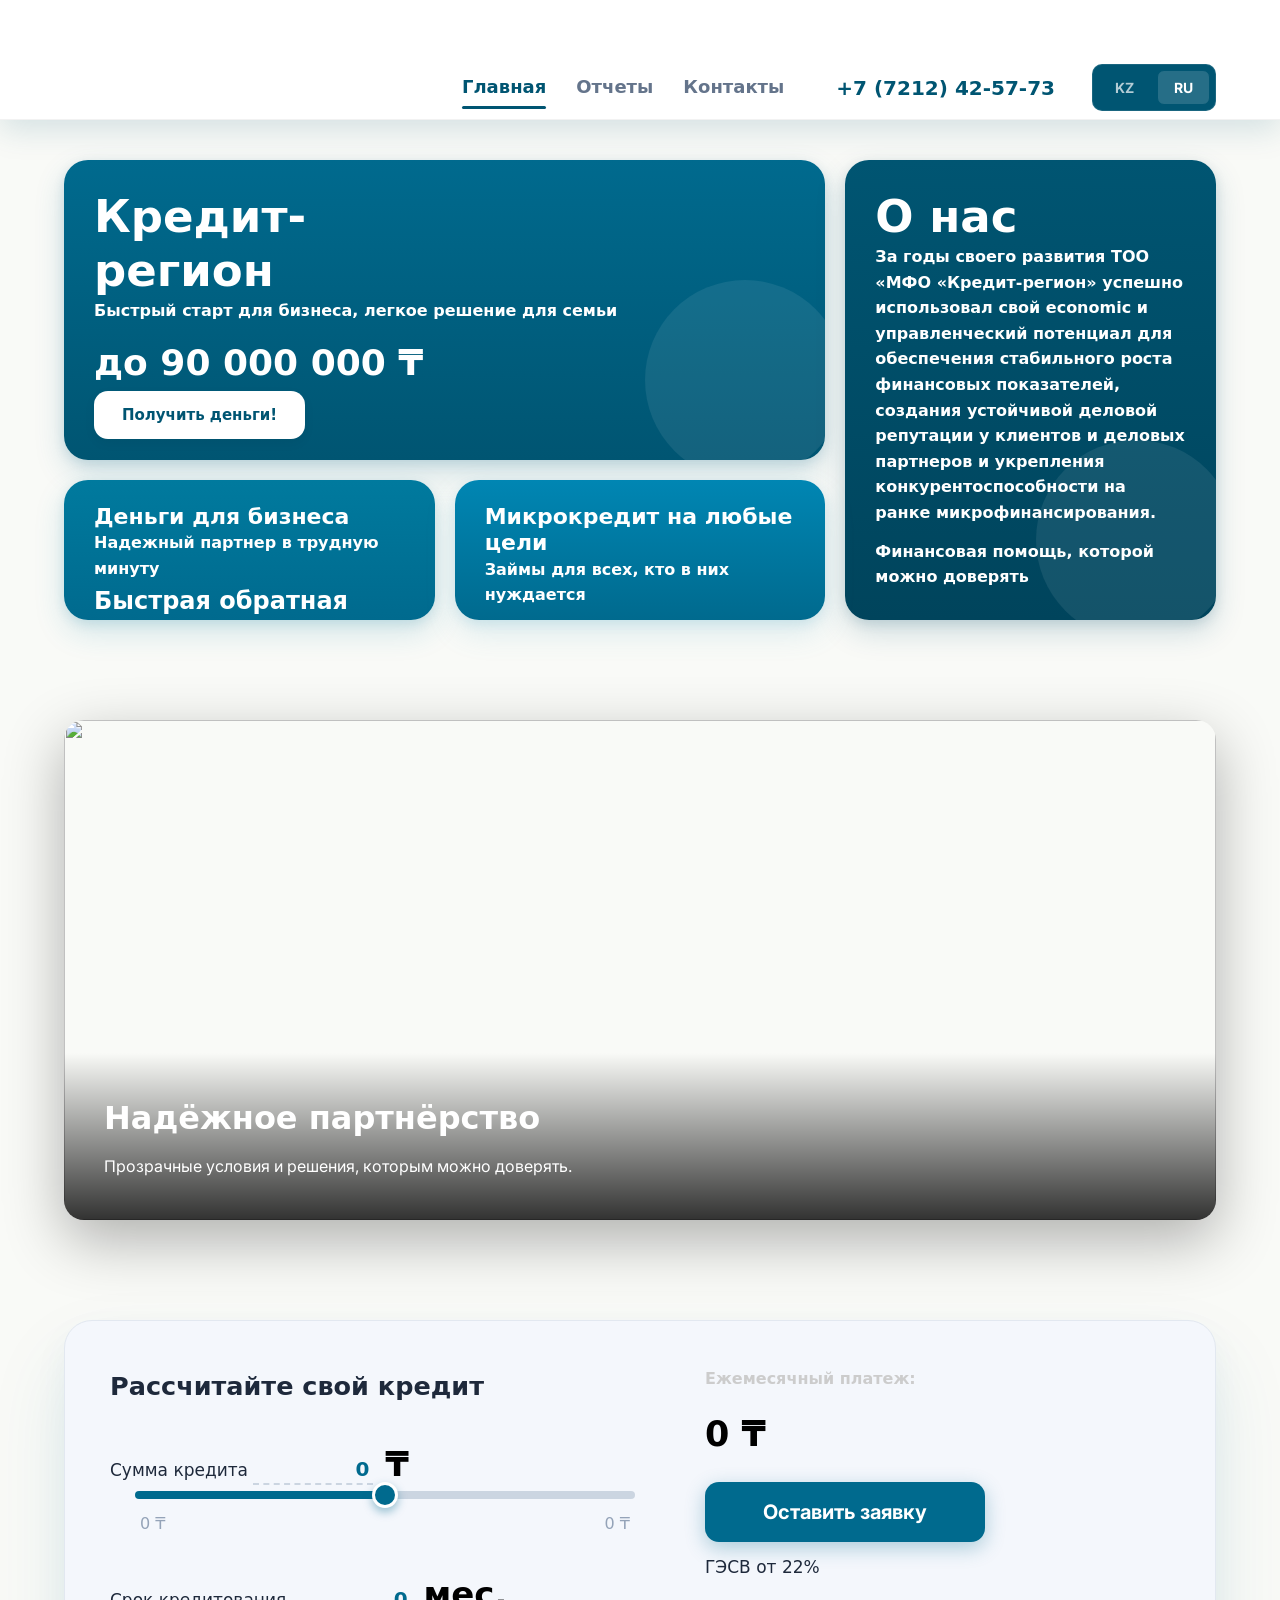
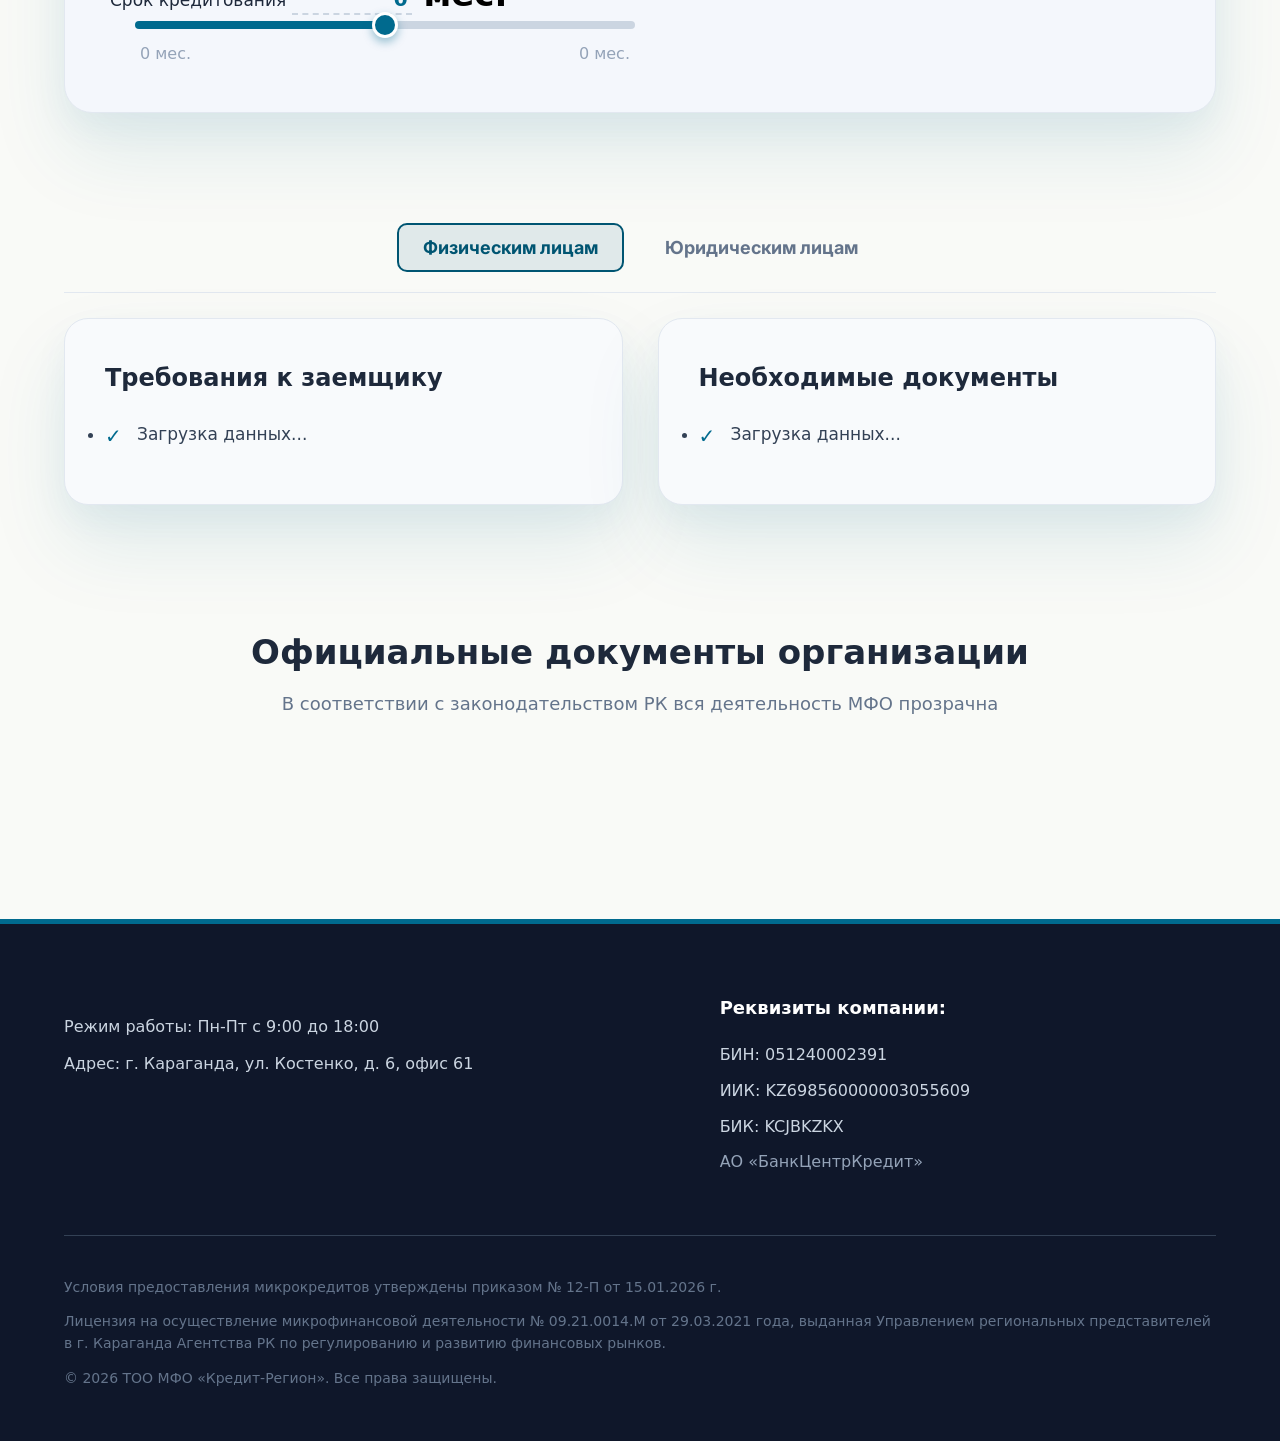
==== index.html @ 0d4a5f40 "Add files via upload" ====
<!DOCTYPE html>
<html lang="ru">
<head>
    <meta charset="UTF-8">
    <meta name="viewport" content="width=device-width, initial-scale=1.0">
    <title>МФО Кредит-Регион — Микрокредиты в Караганде</title>
    <link rel="stylesheet" href="style.css">
    <script src="https://cdn.jsdelivr.net/npm/@supabase/supabase-js@2" defer></script>
    <script src="https://cdn.jsdelivr.net/npm/@emailjs/browser@4/dist/email.min.js"></script>
    <script src="app.js" defer></script>
</head>
<style>
    .slider {
    position: relative;
    width: 100%;
    height: 500px;
    overflow: hidden;
    border-radius: 20px;
    margin: 40px 0;
    box-shadow: 0 20px 60px rgba(0, 0, 0, 0.3);
}

.slide {
    position: absolute;
    inset: 0;
    opacity: 0;
    transition: opacity 1s ease;
}

.slide.active {
    opacity: 1;
}

.slide img {
    width: 100%;
    height: 100%;
    object-fit: cover;
}

.overlay {
    position: absolute;
    left: 0;
    right: 0;
    bottom: 0;

    padding: 40px;

    background: linear-gradient(
        to top,
        rgba(0,0,0,0.8),
        rgba(0,0,0,0.4),
        transparent
    );

    color: white;
}

.overlay h2 {
    margin: 0;
    font-size: 32px;
    font-weight: 700;
}

.overlay p {
    margin-top: 10px;
    font-size: 16px;
    max-width: 600px;
}

.ad {
    font-family: inter;
    font-size: 25px;
}




.custom-modal {
    display: none;
    position: fixed;
    z-index: 1000;
    left: 0;
    top: 0;
    width: 100%;
    height: 100%;
    background-color: rgba(0, 0, 0, 0.6);
    backdrop-filter: blur(5px);
    justify-content: center;
    align-items: center;
}


.modal-content {
    background-color: #1e1e1e;
    color: #ffffff;
    padding: 30px;
    border-radius: 16px;
    width: 90%;
    max-width: 420px;
    box-shadow: 0 10px 30px rgba(0, 0, 0, 0.5);
    position: relative;
    text-align: center;
    font-family: sans-serif;
    animation: fadeInModal 0.3s ease;
}

@keyframes fadeInModal {
    from { opacity: 0; transform: scale(0.9); }
    to { opacity: 1; transform: scale(1); }
}


.close-modal-btn {
    position: absolute;
    right: 20px;
    top: 15px;
    font-size: 28px;
    cursor: pointer;
    color: #aaa;
    transition: color 0.2s;
}
.close-modal-btn:hover {
    color: #fff;
}

.modal-content h2 {
    margin-top: 0;
    font-size: 20px;
    margin-bottom: 10px;
}

.modal-content p {
    font-size: 14px;
    color: #ccc;
    margin-bottom: 20px;
}


#modal-name-input, #modal-phone-input {
    width: 100%;
    padding: 12px 16px;
    border-radius: 8px;
    border: 2px solid #444;
    background-color: #2a2a2a;
    color: #fff;
    font-size: 16px;
    box-sizing: border-box;
    outline: none;
    transition: border-color 0.2s;
    margin-bottom: 15px; 
}

#modal-name-input:focus, #modal-phone-input:focus {
    border-color: #007bff;
}

#modal-phone-input {
    margin-bottom: 25px;
}

.modal-buttons {
    display: flex;
    gap: 12px;
    justify-content: center;
}

.modal-buttons button {
    padding: 12px 30px;
    border: none;
    border-radius: 8px;
    font-size: 15px;
    font-weight: bold;
    cursor: pointer;
    flex: 1;
    transition: background-color 0.2s;
}


.btn-confirm {
    background-color: #007bff;
    color: white;
}
.btn-confirm:hover {
    background-color: #0056b3;
}


.btn-cancel {
    background-color: #3a3a3a;
    color: #fff;
}
.btn-cancel:hover {
    background-color: #555;
}

.btn-apply {
    margin-bottom: 12px;
}
.info-section {
    width: 100%;
}

.info-tabs {
    display: flex;
    justify-content: center;
    gap: 15px;          
    margin-bottom: 25px;
}
</style>
<body>
    <header class="header">
        <div class="container header-wrap">
            <a href="index.html" class="logo">
                <img src="https://avirgehlkrsgrkzicobc.supabase.co/storage/v1/object/public/img/logo%20(2).png" alt="Кредит-Регион" class="logo-img">
            </a>
            <div class="header-nav-block">
                <ul class="nav-links">
                    <li><a href="index.html" class="active" id="nav-main">Главная</a></li>
                    <li><a href="reports.html" id="nav-about">Отчеты</a></li>
                    <li><a href="contacts.html" id="nav-contacts">Контакты</a></li>
                </ul>   
                
                <div class="header-contacts">
                    <a href="tel:+77212425773" id="phone-1" class="phone-link">+7 (7212) 42-57-73</a>
                    <div class="lang-switcher">
                        <button class="lang-btn" id="lang-kz-btn" onclick="changeLang('kz')">KZ</button>
                        <button class="lang-btn active" id="lang-ru-btn" onclick="changeLang('ru')">RU</button>
                    </div>
                </div>
            </div>
        </div>
    </header>

    <section class="services-hero">
        <div class="container">
            <div class="services-grid">
                <div class="service-card card-main-blue">
                    <div class="card-content">
                        <div>
                            <h2 class="card-title" id="hero-main-title">Кредит-регион</h2>
                            <p class="card-slogan" id="hero-main-slogan">Быстрый старт для бизнеса, легкое решение для семьи</p>
                        </div>
                        <p class="card-amount price" id="hero-main-amount">до 90 000 000 ₸</p>
                        <a href="#calculator" class="card-btn btn-blue-text" id="hero-main-btn">Получить деньги!</a>
                    </div>
                    <div class="card-bg-pattern"></div>
                </div>

                <div class="service-card card-vertical-red">
                    <div class="card-content">
                        <div>
                            <h2 class="card-title" id="hero-about-title">О нас</h2>
                            <p class="card-slogan" id="hero-about-desc">За годы своего развития ТОО «МФО «Кредит-регион» успешно использовал свой economic и управленческий потенциал для обеспечения стабильного роста финансовых показателей, создания устойчивой деловой репутации у клиентов и деловых партнеров и укрепления конкурентоспособности на ранке микрофинансирования.</p>
                        </div>
                        <p class="card-slogan" id="hero-about-slogan">Финансовая помощь, которой можно доверять</p>
                    </div>
                    <div class="card-bg-pattern"></div>
                </div>

                <div class="service-card card-small-green">
                    <div class="card-content">
                        <div>
                            <h2 class="card-title" id="hero-business-title">Деньги для бизнеса</h2>
                            <p class="card-slogan" id="hero-business-slogan">Надежный партнер в трудную минуту</p>
                        </div>
                        <p class="card-amount" id="hero-business-feedback">Быстрая обратная связь</p>
                    </div>
                </div>

                <div class="service-card card-small-orange">
                    <div class="card-content">
                        <div>
                            <h2 class="card-title" id="hero-any-title">Микрокредит на любые цели</h2>
                            <p class="card-slogan" id="hero-any-slogan">Займы для всех, кто в них нуждается</p>
                        </div>
                    </div>
                </div>
            </div>
        </div>
    </section>

    <main class="container">
    <div class="slider">
    <div class="slide active">
        <img src="https://avirgehlkrsgrkzicobc.supabase.co/storage/v1/object/public/img/hand.jpg" alt="">
        <div class="overlay">
            <h2>Надёжное партнёрство</h2>
            <p class="ad">Прозрачные условия и решения, которым можно доверять.</p>
        </div>
    </div>
        <div class="slide">
            <img src="https://avirgehlkrsgrkzicobc.supabase.co/storage/v1/object/public/img/car4.jpg" alt="">
            <div class="overlay">
                <h2>Поддержка и забота</h2>
                <p class="ad">Мы рядом на каждом этапе и готовы помочь в любой ситуации.</p>
            </div>
        </div>

            <div class="slide">
            <img src="https://avirgehlkrsgrkzicobc.supabase.co/storage/v1/object/public/img/house6.jpg" alt="">
            <div class="overlay">
                <h2>Уверенность в будущем</h2>
                <p class="ad">Помогаем создавать стабильность и финансовый комфорт.</p>
            </div>
        </div>

    </div>
        <section id="calculator" class="calc-section">
            <div class="calc-container">
                <div class="calc-inputs">
                    <h2 id="calc-title">Рассчитайте свой кредит</h2>
                    <div class="input-group">
                        <div class="input-labels">
                            <span id="calc-label-amount">Сумма кредита</span>
                            <span class="currency">
                                <input type="number" id="amount-input" class="calc-num-input" value="0"> ₸
                            </span>
                        </div>
                        <input type="range" class="range-slider" id="amount-slider">
                        <div class="range-limits">
                            <span id="amount-min-lbl">0 ₸</span>
                            <span id="amount-max-lbl">0 ₸</span>
                        </div>
                    </div>
                    <div class="input-group">
                        <div class="input-labels">
                            <span id="calc-label-term">Срок кредитования</span>
                            <span class="currency">
                                <input type="number" id="term-input" class="calc-num-input" value="0">
                                <span id="term-unit">мес.</span>
                            </span>
                        </div>
                        <input type="range" class="range-slider" id="term-slider">
                        <div class="range-limits">
                            <span id="term-min-lbl">0 мес.</span>
                            <span id="term-max-lbl">0 мес.</span>
                        </div>
                    </div>
                </div>
                <div class="calc-result">
                    <div class="result-item" style="margin-bottom: 20px;">
                        <h3 id="calc-label-result" style="font-size: 16px; color: #ccc; margin-bottom: 12px;">Ежемесячный платеж:</h3>
                        
                        <div class="payment-range-box" style="display: flex; flex-direction: column; gap: 8px;">
  
                            <div style="display: flex; justify-content: space-between; align-items: center; padding-top: 2px;">
                                <span style="font-size: 35px; font-weight: 700; color: #000;"><span id="monthly-payment-max">0</span> ₸</span>
                            </div>
                        </div>
                    </div>

                    <div class="result-info-rows">
                        <button class="btn-apply" id="open-modal-btn">Оставить заявку</button>
                        <div class="info-row">
                            <span></span>
                            <span class="green-text"></span>
                        </div>
                        <div class="info-row">
                            <span id="calc-label-rate">ГЭСВ от 22%</span>
                        </div>
                    </div>
                </div>
            </div>
        </section>

        <section class="info-section">
            <div class="info-tabs">
                <button class="tab-btn active tab-btn-type" id="tab-fiz" onclick="switchTab('fiz')">Физическим лицам</button>
                <button class="tab-btn tab-btn-type" id="tab-yur" onclick="switchTab('yur')">Юридическим лицам</button>
            </div>

            <div class="info-grid">
                <div class="info-card">
                    <h3 id="info-req-title">Требования к заемщику</h3>
                    <ul id="requirements-list" class="check-list">
                        <li id="req-loading">Загрузка данных...</li>
                    </ul>
                </div>

                <div class="info-card">
                    <h3 id="info-docs-title">Необходимые документы</h3>
                    <ul id="documents-list" class="check-list">
                        <li id="docs-loading">Загрузка данных...</li>
                    </ul>
                </div>
            </div>
        </section>


                <section class="docs-section">
            <h2 id="docs-section-title">Официальные документы организации</h2>
            <p class="section-subtitle" id="docs-section-subtitle">В соответствии с законодательством РК вся деятельность МФО прозрачна</p>
            <div class="docs-grid" id="dynamic-docs-container"></div>

        </section>
    </main>

    <footer class="footer">
        <div class="container">
            <div class="footer-grid">
                <div class="footer-about">
                    <div class="white-logo">
                    </div>
                    <p id="mfo-hours">Режим работы: Пн-Пт с 9:00 до 18:00</p>
                    <p id="mfo-address">Адрес: г. Караганда, ул. Костенко, д. 6, офис 61</p>
                </div>
                <div class="footer-requisites">
                    <h4 id="footer-req-title">Реквизиты компании:</h4>
                    <p><span id="footer-bin-label">БИН:</span> <span id="mfo-bin">051240002391</span></p>
                    <p><span id="footer-iik-label">ИИК:</span> <span id="mfo-iik">KZ698560000003055609</span></p>
                    <p><span id="footer-bik-label">БИК:</span> <span id="mfo-bik">KCJBKZKX</span></p>
                    <p id="mfo-bank">АО «БанкЦентрКредит»</p>
                </div>
            </div>
            <div class="footer-bottom">
                <p id="mfo-order">Условия предоставления микрокредитов утверждены приказом № 12-П от 15.01.2026 г.</p>
                <p id="mfo-license">Лицензия на осуществление микрофинансовой деятельности № 09.21.0014.M от 29.03.2021 года, выданная Управлением региональных представителей в г. Караганда Агентства РК по регулированию и развитию финансовых рынков.</p>
                <p id="footer-copyright">&copy; 2026 ТОО МФО «Кредит-Регион». Все права защищены.</p>
            </div>
        </div>
    </footer>
    <script>
    const slides = document.querySelectorAll(".slide");

    let current = 0;

    setInterval(() => {
        slides[current].classList.remove("active");
        current++;
        if (current >= slides.length) {
            current = 0;
        }
    slides[current].classList.add("active");

}, 5000);
    </script>
    <div id="phone-modal" class="custom-modal">
        <div class="modal-content">
            <span class="close-modal-btn">&times;</span>
            <h2>Оформление заявки</h2>
            <p>Заполните данные для связи с вами:</p>
            
            <div class="input-wrapper">
                <input type="text" id="modal-name-input" placeholder="Ваше имя" autocomplete="off">
            </div>
            
            <div class="input-wrapper">
                <input type="tel" id="modal-phone-input" placeholder="+7 (7XX) XXX-XX-XX" autocomplete="off">
            </div>
            
            <div class="modal-buttons">
                <button id="confirm-submit-btn" class="btn-confirm">OK</button>
                <button id="cancel-submit-btn" class="btn-cancel">Отмена</button>
            </div>
        </div>
    </div>
</body>
</html>
---- style.css ----
@import url('https://fonts.googleapis.com/css2?family=Inter:wght@400;500;600;700;800&display=swap');

* {
    margin: 0;
    padding: 0;
    box-sizing: border-box;
}

body, input, button, textarea, select {
    font-family: 'Inter', sans-serif;
}

:root {
    --primary-color: #006A8E;   
    --primary-hover: #005572;  
    --dark-bg: #0f172a;      
    --light-bg: #f4f7fc;      
    --text-main: #1e293b;     
    --text-muted: #64748b;     
    --border-color: #e2e8f0; 
    
    --primary-blue: #005572;
    --text-dark: #333333;
    --text-light: #ffffff;
    --transition: all 0.3s ease;
}

body {
    font-family: system-ui, -apple-system, BlinkMacSystemFont, 'Segoe UI', Roboto, Oxygen, Ubuntu, Cantarell, sans-serif;
    color: var(--text-main);
    background-color: #F9FAF7;
    line-height: 1.6;
    font-size: 17px;
}

.container {
    max-width: 1200px;
    margin: 0 auto;
    padding: 0 24px;
}

.header {
    background: #fff;
    border-bottom: 1px solid rgba(0, 0, 0, 0.05);
    height: 120px; /* Фиксируем общую высоту шапки, чтобы было пространство сверху */
    position: sticky;
    top: 0;
    z-index: 100;
    box-shadow: 0 10px 30px rgba(0, 85, 114, 0.15);
}

.header-wrap {
    display: flex;
    justify-content: space-between;
    align-items: flex-end; /* Выравнивает все внутренние блоки по нижнему краю */
    width: 100%;
    height: 100%; /* Растягиваем контейнер на всю высоту шапки */
    padding-bottom: 8px; /* Аккуратный отступ от самого нижнего края для красоты */
}


.logo {
    display: flex;
    align-items: center;
    text-decoration: none;
}
.logo-img {
    height: 150px;
    width: auto;  
    display: block;
    object-fit: contain;
    margin: 0;
    padding-top: 15px; 
}

.header-nav-block {
    display: flex;
    align-items: center;
    gap: 40px; 
}

.nav-links {
    display: flex;
    list-style: none;
    gap: 30px;
}

.nav-links a {
    text-decoration: none;
    color: var(--text-muted);
    font-weight: 600;
    font-size: 18px;
    padding: 8px 0;
    position: relative;
    transition: color 0.25s ease;
}

.nav-links a::after {
    content: '';
    position: absolute;
    bottom: -4px;
    left: 0;
    width: 0;
    height: 3px;
    background-color: #005572;
    border-radius: 2px;
    transition: width 0.25s ease; /* Плавное появление линии */
}

.nav-links a:hover,
.nav-links a.active {
    color: #005572;
}

.nav-links a:hover::after,
.nav-links a.active::after {
    width: 100%;
}

.header-contacts {
    display: flex;
    align-items: center;
    gap: 25px;
}

.phone-link {
    font-size: 20px;
    font-weight: 700;
    color: #005572;
    text-decoration: none;
    transition: all 0.2s ease;
    padding: 6px 12px;
    border-radius: 8px;
}

.phone-link:hover {
    background-color: rgba(0, 85, 114, 0.05); 
    transform: translateY(-1px); 
}

 .lang-switcher {
    display: flex;
    gap: 6px;
    background: #005572; /* Темно-синий фон всей плашки */
    padding: 5px;
    border-radius: 10px;
    border: 1px solid rgba(255, 255, 255, 0.1);
}


.lang-btn {
    background: none;
    border: 1px solid transparent; /* Заготовка под границу активной кнопки */
    padding: 8px 16px;
    font-size: 14px;
    font-weight: 700;
    color: rgba(255, 255, 255, 0.7); /* Цвет неактивного текста (слегка прозрачный белый) */
    cursor: pointer;
    border-radius: 7px;
    text-decoration: none;
    transition: all 0.2s;
}

.lang-btn:hover {
    color: #ffffff;
}


.lang-btn.active {
    background: rgba(255, 255, 255, 0.15) !important; /* Полупрозрачный белый внутри синей плашки */
    border-color: #005572 !important; /* Граница */
    color: #ffffff !important; /* Белый текст */
}



.calc-section {
    padding: 60px 0;
}

/* .calc-container {
    background: var(--light-bg); 
    gap: 30px; 
    align-items: stretch;
    width: 100%;
    border-radius: 28px;
    padding: 45px;
    display: flex;
    gap: 45px;
    align-items: center;
    border: 1px solid #e2e8f0; 
    box-shadow: 0 40px 80px rgba(0, 106, 142, 0.1), 0 15px 35px rgba(0, 106, 142, 0.05);
} */

.calc-container {
    background: var(--light-bg); 
    width: 100%;
    border-radius: 28px;
    padding: 45px;
    display: flex;
    gap: 45px;
    align-items: stretch; /* Растягивает обе части по высоте */
    border: 1px solid #e2e8f0; 
    box-shadow: 0 40px 80px rgba(0, 106, 142, 0.1), 0 15px 35px rgba(0, 106, 142, 0.05);
    box-sizing: border-box;
}


.calc-num-input {
    font-family: inherit;
    font-size: 1.25rem; 
    font-weight: 700; 
    color: #006A8E;    
    border: none;
    border-bottom: 2px dashed #cbd5e1; 
    background: transparent;
    padding: 2px 4px;
    width: 120px;       
    text-align: right;  
    outline: none;
    transition: border-color 0.2s ease;
}


.calc-num-input:focus {
    border-bottom-color: #006A8E; 
    border-bottom-style: solid;
}


.calc-num-input::-webkit-outer-spin-button,
.calc-num-input::-webkit-inner-spin-button {
    -webkit-appearance: none;
    margin: 0;
}

/* Прячем стрелочки в Firefox */
.calc-num-input {
    -moz-appearance: textfield;
}


.calc-inputs {
    flex: 0 0 550px;
    width: 550px;
    display: flex;
    flex-direction: column;
    gap: 30px;
    box-sizing: border-box;
}

/* .calc-inputs {
    flex: 1; 
    display: flex;
    flex-direction: column;
    gap: 30px;
    box-sizing: border-box;
} */

.input-group {
    display: flex;
    flex-direction: column;
}

/* Белые блоки для ползунков с выраженной рамкой и глубокой тенью */
.input-inner-box {
    background: #ffffff;
    border-radius: 20px;
    padding: 24px 35px;
    display: flex;
    justify-content: space-between;
    align-items: center;
    margin-bottom: -12px; /* Элегантное наложение слайдера на рамку */
    position: relative;
    z-index: 2;
    border: 1px solid var(--border-color);
    box-shadow: 0 15px 35px rgba(15, 23, 42, 0.04), 0 5px 15px rgba(15, 23, 42, 0.02);
}

.input-label-text {
    font-size: 24px;
    color: #64748b;
    font-weight: 600;
}

.currency {
    font-size: 34px;
    color: #000;
    font-weight: 700;
}

.currency strong {
    font-size: 38px;
    color: var(--primary-color); /* Акцентный озерно-синий цвет для выбранных значений */
    font-weight: 800;
}

input[type="range"].range-slider {
    -webkit-appearance: none;
    appearance: none;
    width: calc(100% - 50px);
    margin: 0 auto;
    height: 8px;
    border-radius: 4px;
    outline: none;
    position: relative;
    z-index: 3;
    background: linear-gradient(to right, #006A8E 0%, #006A8E 50%, #cbd5e1 50%, #cbd5e1 100%);
    cursor: pointer;
}

input[type="range"].range-slider::-webkit-slider-thumb {
    -webkit-appearance: none;
    appearance: none;
    width: 26px;
    height: 26px;
    background: #006A8E;
    border: 3px solid #ffffff;
    border-radius: 50%;
    cursor: pointer;
    box-shadow: 0 4px 10px rgba(0, 106, 142, 0.4);
    transition: transform 0.1s, background-color 0.1s;
}

input[type="range"]::-webkit-slider-thumb:hover {
    transform: scale(1.15);
}

input[type="range"].range-slider::-moz-range-thumb {
    width: 20px;
    height: 20px;
    background: #006A8E;
    border: 3px solid #ffffff;
    border-radius: 50%;
    cursor: pointer;
    box-shadow: 0 4px 10px rgba(0, 106, 142, 0.4);
    transition: transform 0.1s;
}

input[type="range"].range-slider::-moz-range-thumb:hover {
    transform: scale(1.15);
}

.range-limits {
    display: flex;
    justify-content: space-between;
    font-size: 16px;
    color: #94a3b8;
    margin-top: 12px;
    padding: 0 30px;
    font-weight: 500;
}

.calc-result-card {
    flex: 0 0 380px;
    width: 380px;
    height: 380px; 
    background: #ffffff;
    border-radius: 28px;
    padding: 40px 35px;
    text-align: center;
    border: 1px solid var(--border-color);
    box-shadow: 0 25px 50px rgba(15, 23, 42, 0.06), 0 10px 20px rgba(15, 23, 42, 0.03);
    display: flex;
    flex-direction: column;
    justify-content: space-between; 
    align-items: center;
    box-sizing: border-box;
}

.result-title {
    color: #64748b;
    font-size: 20px;
    font-weight: 500;
    line-height: 1.5;
    max-width: 280px;
    margin-bottom: 25px;
}

.btn-apply {
    background: var(--primary-color);
    color: white;
    border: none;
    width: 280px;      
    height: 60px;        
    flex-shrink: 0;       
    align-self: flex-start;
    border-radius: 14px;
    font-size: 20px;
    font-weight: 700;
    cursor: pointer;
    transition: background 0.2s, transform 0.1s;
    box-shadow: 0 6px 20px rgba(0, 106, 142, 0.3);
    display: flex;
    align-items: center;
    justify-content: center;
    box-sizing: border-box;
}

.result-price {
    font-size: 52px;
    font-weight: 800;
    color: #0f172a;
    white-space: nowrap; 
    overflow: hidden;
    text-overflow: ellipsis;
    margin: 15px 0; /* Фиксированные отступы вокруг цены */
    letter-spacing: -1px;
    width: 100%;
    line-height: 1.2; /* Фиксированная высота строки */
}


.btn-apply:hover {
    background: var(--primary-hover);
}

.btn-apply:active {
    transform: scale(0.98);
}

.info-section {
    padding: 50px 0;
}

.info-tabs {
    display: flex;
    gap: 15px;
    margin-bottom: 35px;
    border-bottom: 1px solid var(--border-color);
    padding-bottom: 20px;
}

.tab-btn {
    background: none;
    border: none;
    font-size: 18px;
    font-weight: 700;
    color: var(--text-muted);
    padding: 12px 24px;
    cursor: pointer;
    border-radius: 10px;
    transition: all 0.2s;
}

.tab-btn.active {
    background-color: var(--primary-color) !important;
    border-color: var(--primary-color) !important;
    color: #ffffff;
}

.tab-btn-type {
    background: none;
    border: 2px solid transparent;
    font-size: 18px;
    font-weight: 700;
    color: var(--text-muted);
    padding: 12px 24px;
    cursor: pointer;
    border-radius: 10px;
    transition: all 0.2s;
}

.tab-btn-type.active {
    background-color: rgba(0, 85, 114, 0.1) !important; 
    border-color: #005572 !important; 
    color: #005572;
}

.info-grid {
    display: grid;
    grid-template-columns: 1fr 1fr;
    gap: 35px;

}

.info-card {
    background: #f8fafc;
    padding: 40px;
    border-radius: 24px;
    border: 1px solid var(--border-color);
    box-shadow: 0 40px 80px rgba(0, 106, 142, 0.1), 0 15px 35px rgba(0, 106, 142, 0.05);
}

.info-card h3 {
    font-size: 24px;
    margin-bottom: 24px;
    font-weight: 700;
}

.check-list li {
    margin-bottom: 16px;
    position: relative;
    padding-left: 32px;
    font-size: 17px;
    color: #334155;
}

.check-list li::before {
    content: "✓";
    position: absolute;
    left: 0;
    top: -1px;
    color: var(--primary-color);
    font-weight: 900;
    font-size: 20px;
}

/* СЕКЦИЯ ДОКУМЕНТОВ */
.docs-section {
    padding: 70px 0;
}

.docs-section h2 {
    text-align: center;
    font-size: 34px;
    font-weight: 800;
}

.section-subtitle {
    text-align: center;
    color: var(--text-muted);
    font-size: 18px;
    margin-bottom: 50px;
    margin-top: 10px;
}

.docs-grid {
    display: grid;
    grid-template-columns: 1fr 1fr;
    gap: 25px;
}

.doc-item {
    display: flex;
    align-items: center;
    gap: 25px;
    padding: 30px;
    background: #ffffff;
    border: 1px solid var(--border-color);
    border-radius: 20px;
    text-decoration: none;
    color: var(--text-main);
    transition: border-color 0.2s, box-shadow 0.2s;
}

.doc-item:hover {
    border-color: var(--primary-color);
    box-shadow: 0 15px 30px rgba(0, 106, 142, 0.1);
}

.doc-icon {
    font-size: 36px;
    background: #f1f5f9;
    width: 70px;
    height: 70px;
    display: flex;
    align-items: center;
    justify-content: center;
    border-radius: 14px;
}

.doc-info h4 {
    font-size: 18px;
    font-weight: 700;
    margin-bottom: 6px;
}

.doc-info span {
    font-size: 14px;
    color: var(--text-muted);
}

/* СТРАНИЦА КОНТАКТОВ (CONTACTS.HTML) */
.contacts-page {
    max-width: 1200px;
    margin: 80px auto;
    padding: 0 24px;
}

.contacts-page h1 {
    font-size: 3rem;
    font-weight: 800;
    color: #1e293b;
    margin-bottom: 12px;
}

.contacts-page .subtitle {
    font-size: 1.2rem;
    color: #64748b;
    margin-bottom: 50px;
}

.contacts-grid {
    display: grid;
    grid-template-columns: 1fr 1fr;
    gap: 50px;
    align-items: start;
}

.contact-item {
    display: flex;
    align-items: flex-start;
    margin-bottom: 35px;
}

.contact-item i {
    font-size: 1.8rem;
    color: var(--primary-color); 
    margin-right: 20px;
    margin-top: 4px;
}

.contact-item .label {
    font-size: 1rem;
    color: #64748b;
    margin-bottom: 4px;
}

.contact-item .value {
    font-size: 1.4rem;
    color: #1e293b;
    text-decoration: none;
    font-weight: 600;
}

.social-block {
    margin-top: 50px;
}

.social-block h3 {
    font-size: 1.4rem;
    margin-bottom: 20px;
}

.social-icons {
    display: flex;
    gap: 20px;
}

.social-link {
    display: flex;
    align-items: center;
    justify-content: center;
    width: 55px;
    height: 55px;
    border-radius: 50%;
    color: white;
    font-size: 1.8rem;
}

/* Брендовые цвета соцсетей */
.social-link.whatsapp { background-color: #25d366; }
.social-link.instagram { background-color: #e1306c; }
.social-link.telegram { background-color: #0088cc; }

.map-box {
    box-shadow: 0 10px 30px rgba(15,23,42,0.08);
    border-radius: 16px;
    overflow: hidden;
    height: 500px;
}

/* СТИЛЬНЫЙ ПОДВАЛ (FOOTER) */
.footer {
    background: var(--dark-bg);
    color: #94a3b8;
    padding: 70px 0 40px 0;
    font-size: 16px;
    border-top: 5px solid var(--primary-color);
    margin-top: 80px;
}

.white-logo { 
    color: #ffffff; 
    margin-bottom: 20px; 
    font-size: 28px;
}

.logo-img-footer {
    height: 45px;
    width: auto;
    display: block;
    object-fit: contain;
}

.footer-grid {
    display: grid;
    grid-template-columns: 1.2fr 1fr;
    gap: 60px;
    border-bottom: 1px solid #334155;
    padding-bottom: 50px;
}

.footer-about p { margin-bottom: 12px; color: #cbd5e1; }
.footer-requisites h4 { color: white; margin-bottom: 20px; font-size: 18px; }
.footer-requisites p { margin-bottom: 10px; }
.footer-requisites span { color: #cbd5e1; }

.footer-bottom {
    padding-top: 40px;
    color: #64748b;
    font-size: 14px;
}

.footer-bottom p {
    margin-bottom: 12px;
}


@media (max-width: 992px) {
    .header-wrap { flex-direction: column; gap: 20px; text-align: center; }
    .header-nav-block { flex-direction: column; gap: 20px; }
    .calc-container { flex-direction: column; padding: 30px; gap: 35px; }
    .calc-inputs { width: 100%; }
    .input-inner-box { padding: 20px; }
    .currency { font-size: 28px; }
    .currency strong { font-size: 30px; }
    .calc-result-card { width: 100%; padding: 45px 25px; min-height: auto; }
    .result-price { font-size: 48px; margin-bottom: 30px; }
    .info-grid, .docs-grid, .footer-grid, .contacts-grid { grid-template-columns: 1fr; gap: 30px; }
    .map-box { height: 400px; }
}







/* ПОЛНАЯ ШИРИНА И ВЫРАВНИВАНИЕ ПО ЦЕНТРУ */
.features-section {
    padding: 60px 0;
    display: flex;
    flex-direction: column;
    gap: 60px;
    width: 100%;
}

.feature-row {
    display: flex;
    justify-content: center;
    width: 100%;
}

/* Общий контейнер-карточка */
.feature-image-box {
    position: relative; /* Чтобы позиционировать текст поверх картинки */
    width: 100%;
    max-width: 1000px;
    height: 480px;
    background: var(--primary-color); /* Бирюзовый фон, в который уходит картинка */
    border-radius: 24px;
    overflow: hidden;
    box-shadow: 0 12px 30px rgba(0, 106, 142, 0.12);
    
    /* Анимация появления */
    opacity: 0;
    transition: transform 0.8s cubic-bezier(0.25, 1, 0.5, 1), opacity 0.8s ease;
}

/* Эффект плавного исчезновения картинки к низу */
.feature-image-box img.fade-bottom {
    width: 100%;
    height: 100%;
    object-fit: cover;
    display: block;
    
    /* Магия градиентного скрытия: сверху 100% видимости, к низу (начиная с 40%) уходит в ноль */
    -webkit-mask-image: linear-gradient(to bottom, rgba(0,0,0,1) 0%, rgba(0,0,0,1) 40%, rgba(0,0,0,0) 100%);
    mask-image: linear-gradient(to bottom, rgba(0,0,0,1) 0%, rgba(0,0,0,1) 40%, rgba(0,0,0,0) 100%);
}

/* Контейнер для текста внутри карточки */
.feature-text-inside {
    position: absolute;
    bottom: 0;
    left: 0;
    width: 100%;
    padding: 40px;
    box-sizing: border-box;
    color: #ffffff; /* Белый текст шикарно смотрится на бирюзовом фоне */
    z-index: 2;
}

.feature-text-inside h3 {
    font-size: 24px;
    margin-bottom: 12px;
    font-weight: 600;
}

.feature-text-inside p {
    font-size: 16px;
    line-height: 1.5;
    opacity: 0.9;
    max-width: 800px; /* Чтобы текст не растягивался колбасой на всю ширину */
}

/* НАСТРОЙКИ АНИМАЦИИ */
.feature-row.left .feature-image-box { transform: translateX(-80px); }
.feature-row.right .feature-image-box { transform: translateX(80px); }

.feature-row.active .feature-image-box {
    opacity: 1;
    transform: translateX(0) translateY(0);
}


@media (max-width: 768px) {
    .feature-image-box {
        height: 380px; 
        transform: translateY(40px) !important;
    }
    .feature-text-inside {
        padding: 20px;
    }
    .feature-text-inside h3 {
        font-size: 20px;
    }
    .feature-text-inside p {
        font-size: 14px;
    }
}





.services-hero {
    background-color: #F9FAF7;
    padding: 40px 0 60px 0;
}

.services-grid {
    display: grid;
    grid-template-columns: 1fr 1fr 1fr; 
    grid-template-rows: 140px 140px 140px; 
    gap: 20px;
}


.service-card {
    position: relative;
    border-radius: 24px;
    padding: 30px;
    display: flex;
    flex-direction: column;
    justify-content: space-between;
    overflow: hidden;
    box-shadow: 0 10px 25px rgba(0, 0, 0, 0.05);
    transition: transform 0.3s ease, box-shadow 0.3s ease;
    cursor: pointer;
}

.service-card:hover {
    transform: translateY(-4px);
    box-shadow: 0 15px 35px rgba(0, 0, 0, 0.12);
}

/* Контент внутри карточек */
.card-content {
    position: relative;
    z-index: 2;
    height: 100%;
    display: flex;
    flex-direction: column;
    justify-content: space-between;
    align-items: flex-start;
}

.card-title {
    color: #ffffff;
    font-size:45px;
    font-weight: 700;
    line-height: 1.2;
    max-width: 350px;
}

.card-amount {
    color: #ffffff;
    font-size: 36px;
    font-weight: 800;
    margin-top: 10px;
}

/* Белые скругленные кнопки */
.card-btn {
    display: inline-block;
    background: #ffffff;
    padding: 12px 28px;
    border-radius: 14px;
    font-size: 15px;
    font-weight: 700;
    text-decoration: none;
    box-shadow: 0 4px 12px rgba(0, 0, 0, 0.05);
    margin-top: auto;
}


.card-link {
    color: #ffffff;
    font-size: 15px;
    font-weight: 700;
    text-decoration: underline;
    margin-top: auto;
}

.card-slogan {
    color: #ffffff;
    font-size: 16px;
    font-weight: 700;
    margin-top: auto;
}



/* ЦВЕТОВЫЕ ГРАДИЕНТЫ  */

.card-main-blue {
    background: linear-gradient(180deg, #006A8E 0%, #005572 100%);
    grid-column: 1 / 3;
    grid-row: 1 / 3; 
    box-shadow:
    0 12px 30px rgba(0, 106, 142, 0.18),
    0 4px 12px rgba(0, 85, 114, 0.12);
}
.btn-blue-text { color: #005572; }

.card-vertical-red {
    background: linear-gradient(180deg, #005572 0%, #00445C 100%);
    grid-column: 3 / 4;
    grid-row: 1 / 4; 
    box-shadow:
    0 12px 30px rgba(0, 85, 114, 0.18),
    0 4px 12px rgba(0, 68, 92, 0.12);
}
.btn-red-text { color: #ef4444; }

.card-small-green {
    background: linear-gradient(180deg, #007A9E 0%, #006A8E 100%);
    grid-column: 1 / 2;
    grid-row: 3 / 4;
    padding: 24px 30px;
    box-shadow:
    0 12px 30px rgba(29, 137, 173, 0.18),
    0 4px 12px rgba(0, 106, 142, 0.12);
}
.card-small-green .card-title { font-size: 22px; }
.card-small-green .card-amount { font-size: 24px; margin: 0; }

.card-small-orange {
    background: linear-gradient(180deg, #0086B3 0%, #006A8E 100%);
    grid-column: 2 / 3;
    grid-row: 3 / 4;
    padding: 24px 30px;
    box-shadow:
    0 12px 30px rgba(75, 167, 197, 0.18),
    0 4px 12px rgba(29, 137, 173, 0.12);
}
.card-small-orange .card-title { font-size: 22px; }

.card-bg-pattern {
    position: absolute;
    right: -20px;
    bottom: -20px;
    width: 200px;
    height: 200px;
    background: rgba(255, 255, 255, 0.08);
    border-radius: 50%;
    z-index: 1;
}



@media (max-width: 992px) {
    .services-grid {
        grid-template-columns: 1fr; 
        grid-template-rows: auto;
    }

    .card-vertical-red {
        grid-column: auto;
        grid-row: auto; 
    }
}


@media (max-width: 576px) {
    .services-hero {
        padding: 20px 0 40px 0; 
    }

    .services-grid {
        gap: 12px; 
    }

    .service-card {
        padding: 24px;
        min-height: 200px;
    }

    .card-title {
        font-size: 20px;
        max-width: 100%;
    }

    .card-amount {
        font-size: 26px;
        margin-top: 15px;
        margin-bottom: 15px;
    }


    .card-small-green, 
    .card-small-orange {
        flex-direction: column;
        align-items: flex-start;
        gap: 15px;
    }

    .card-small-green .card-title,
    .card-small-orange .card-title {
        font-size: 20px;
    }

    .card-small-green .card-amount {
        font-size: 24px;
    }

    .card-btn {
        width: 100%; 
        text-align: center;
        padding: 14px;
    }
}


/* header */
@media (max-width: 768px) {
    
    header, .header {
        height: auto !important;
        min-height: unset !important;
        position: relative !important;
    }
    .header-wrap {
        display: grid !important;
        grid-template-columns: auto 1fr; 
        grid-template-rows: auto auto; 
        gap: 16px 10px !important; 
        padding: 15px !important;
        align-items: center !important;
        height: auto !important; 
    }

    .header-wrap {
        display: grid !important;
        grid-template-columns: auto 1fr; 
        grid-template-rows: auto auto;
        gap: 16px 10px !important;
        padding: 15px !important;
        align-items: center !important;
    }

    .logo {
        grid-column: 1 !important;
        grid-row: 1 !important;
        margin: 0 !important;
        justify-self: start !important;
    }

    .logo-img {
        max-height: 60px !important; 
        width: auto !important;
    }


    .header-nav-block {
        display: contents !important;
    }


    .header-contacts {
        grid-column: 2 !important;
        grid-row: 1 !important;
        display: flex !important;
        flex-direction: row !important; 
        justify-content: flex-end !important;
        align-items: center !important;
        gap: 15px !important;
        width: 100% !important;
    }

    .phone-link {
        font-size: 15px !important;
        white-space: nowrap !important;
        color: #333 !important;
    }

    .lang-switcher {
        display: flex !important;
        gap: 4px !important;
    }
    
    .lang-btn {
        padding: 4px 8px !important;
        font-size: 13px !important;
    }

    .nav-links {
        grid-column: 1 / -1 !important;
        grid-row: 2 !important; 
        display: flex !important;
        flex-direction: row !important;
        justify-content: center !important; 
        gap: 10px 20px !important; 
        padding: 10px 0 0 0 !important;
        margin: 0 !important;
        border-top: 1px solid #eee; 
        list-style: none !important;
        width: 100% !important;
    }
}


/* Адаптив для блока услуг */
@media (max-width: 768px) {
    .services-grid {
        display: flex !important;
        flex-direction: column !important;
        gap: 16px !important;
        padding: 0 10px !important;
    }

    .card-vertical-red, 
    .card-small-orange {
        display: none !important;
    }

    .service-card {
        width: 100% !important;
        min-height: unset !important;
        box-sizing: border-box !important;
    }

    .card-main-blue {
        padding: 24px 20px !important;
    }

    .card-main-blue .card-title {
        font-size: 24px !important;
        margin-bottom: 8px !important;
    }

    .card-main-blue .card-slogan {
        font-size: 14px !important;
        line-height: 1.4 !important;
    }

    .card-main-blue .card-amount {
        font-size: 32px !important;
        margin: 16px 0 !important;
        font-weight: 800 !important;
    }


    .card-btn {
        display: block !important;
        width: 100% !important;
        text-align: center !important;
        padding: 14px 0 !important;
        font-size: 16px !important;
        box-sizing: border-box !important;
    }

    .card-small-green {
        padding: 20px !important;
    }
    
    .card-small-green .card-title {
        font-size: 20px !important;
        margin-bottom: 6px !important;
    }
}


/*слайдер */
@media (max-width: 768px) {
    .slider {
        width: 100% !important;
        aspect-ratio: 16 / 9 !important;
        height: auto !important; 
        position: relative !important;
        overflow: hidden !important;
    }
    .slide {
        width: 100% !important;
        height: 100% !important;
    }
    .slide img {
        width: 100% !important;
        height: 100% !important;
        object-fit: cover !important;
        object-position: center !important;
    }


    .overlay {
        padding: 16px !important; 
        background: linear-gradient(to top, rgba(0, 0, 0, 0.8), rgba(0, 0, 0, 0.2)) !important; 
        display: flex !important;
        flex-direction: column !important;
        justify-content: flex-end !important; 
    }
    .overlay h2 {
        font-size: 18px !important;
        margin-bottom: 4px !important;
        font-weight: 700 !important;
        color: #fff !important;
    }

    .overlay .ad {
        font-size: 12px !important;
        line-height: 1.3 !important;
        color: #ddd !important;
        margin: 0 !important;
    }
}

/*калькулятор*/
@media (max-width: 768px) {
    .calc-section {
        padding: 20px 0 !important;
    }
    .calc-container {
        display: flex !important;
        flex-direction: column !important;
        height: auto !important;
        min-height: unset !important;
        gap: 12px !important;    
        padding: 20px 15px !important;
    }

    .calc-inputs, .calc-result {
        flex: none !important;      
        width: 100% !important;
        height: auto !important;
        min-height: unset !important;
        margin: 0 !important;
        padding: 0 !important;
    }

    .input-group {
        margin-bottom: 10px !important; 
    }
    
    .input-group:last-child {
        margin-bottom: 5px !important; 
    }

    .range-limits {
        margin-top: 4px !important;
    }
    .calc-result {
        margin-top: 5px !important;
    }
}
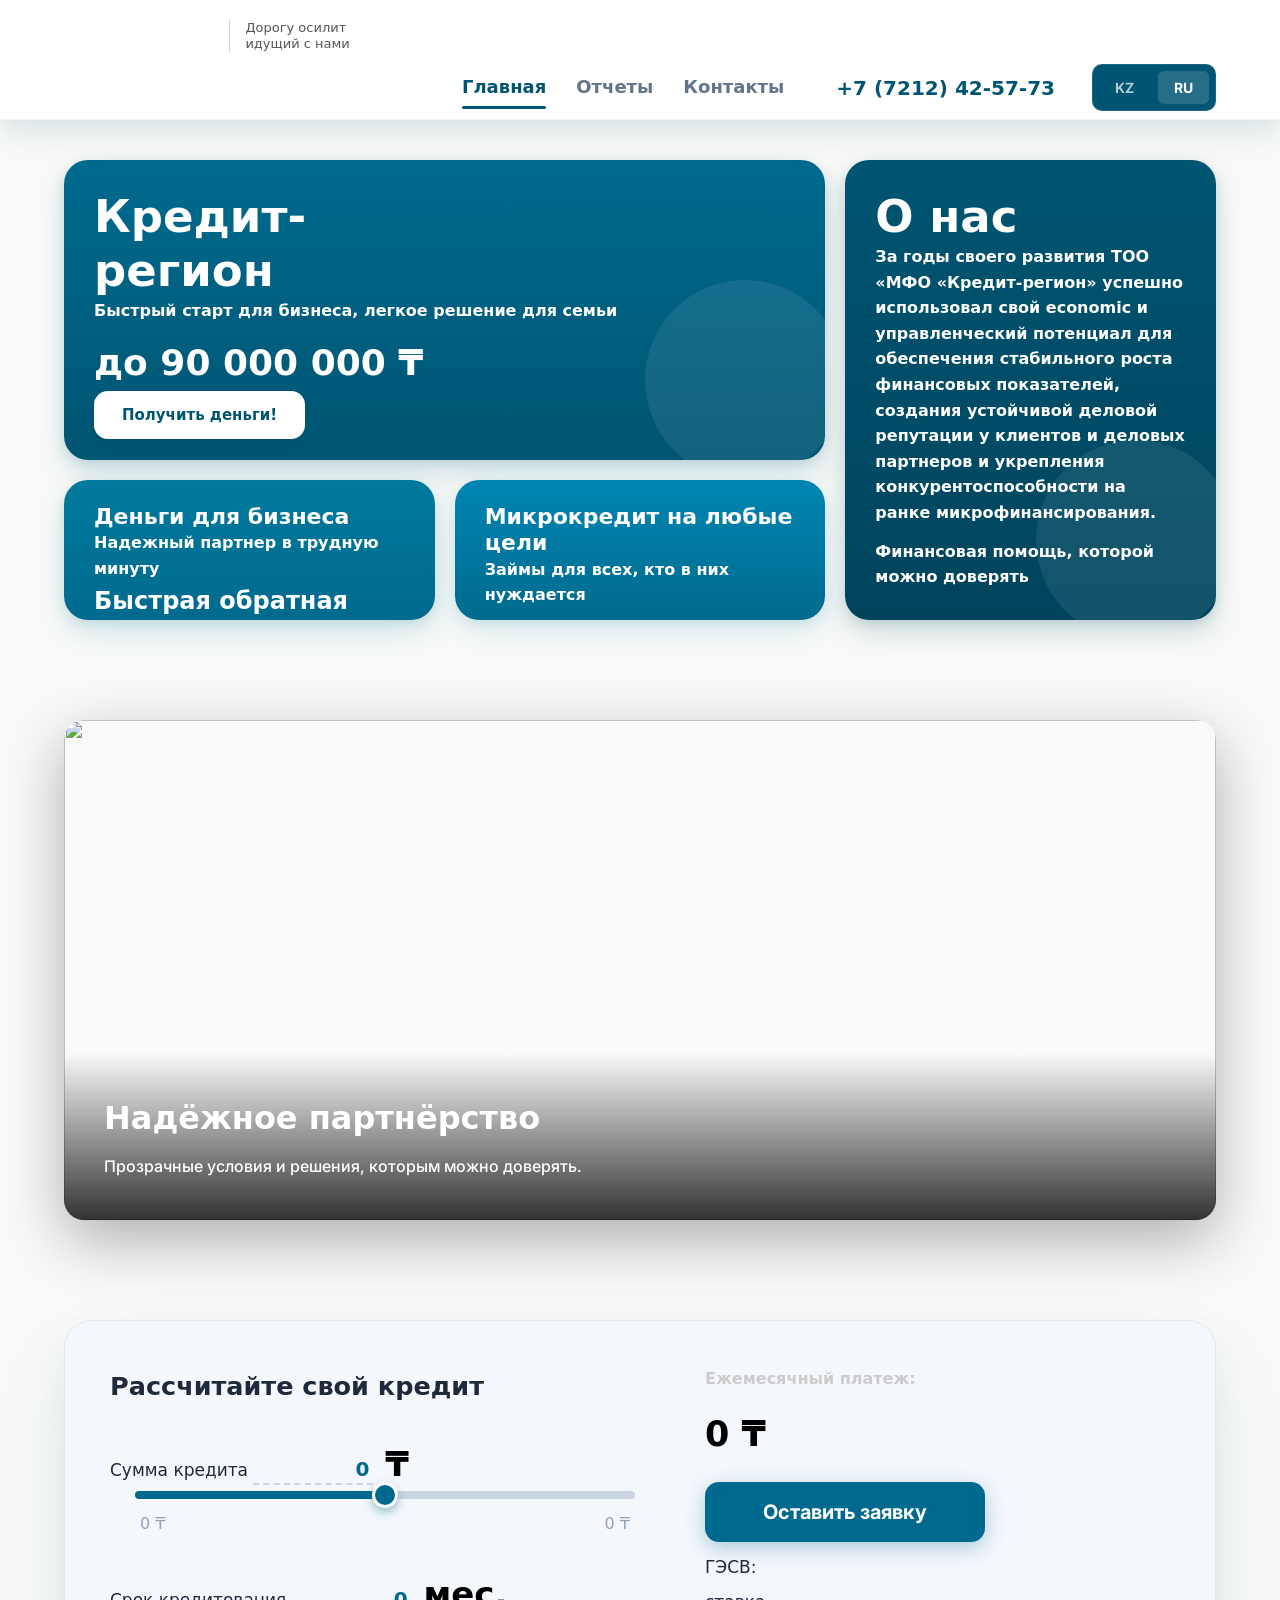
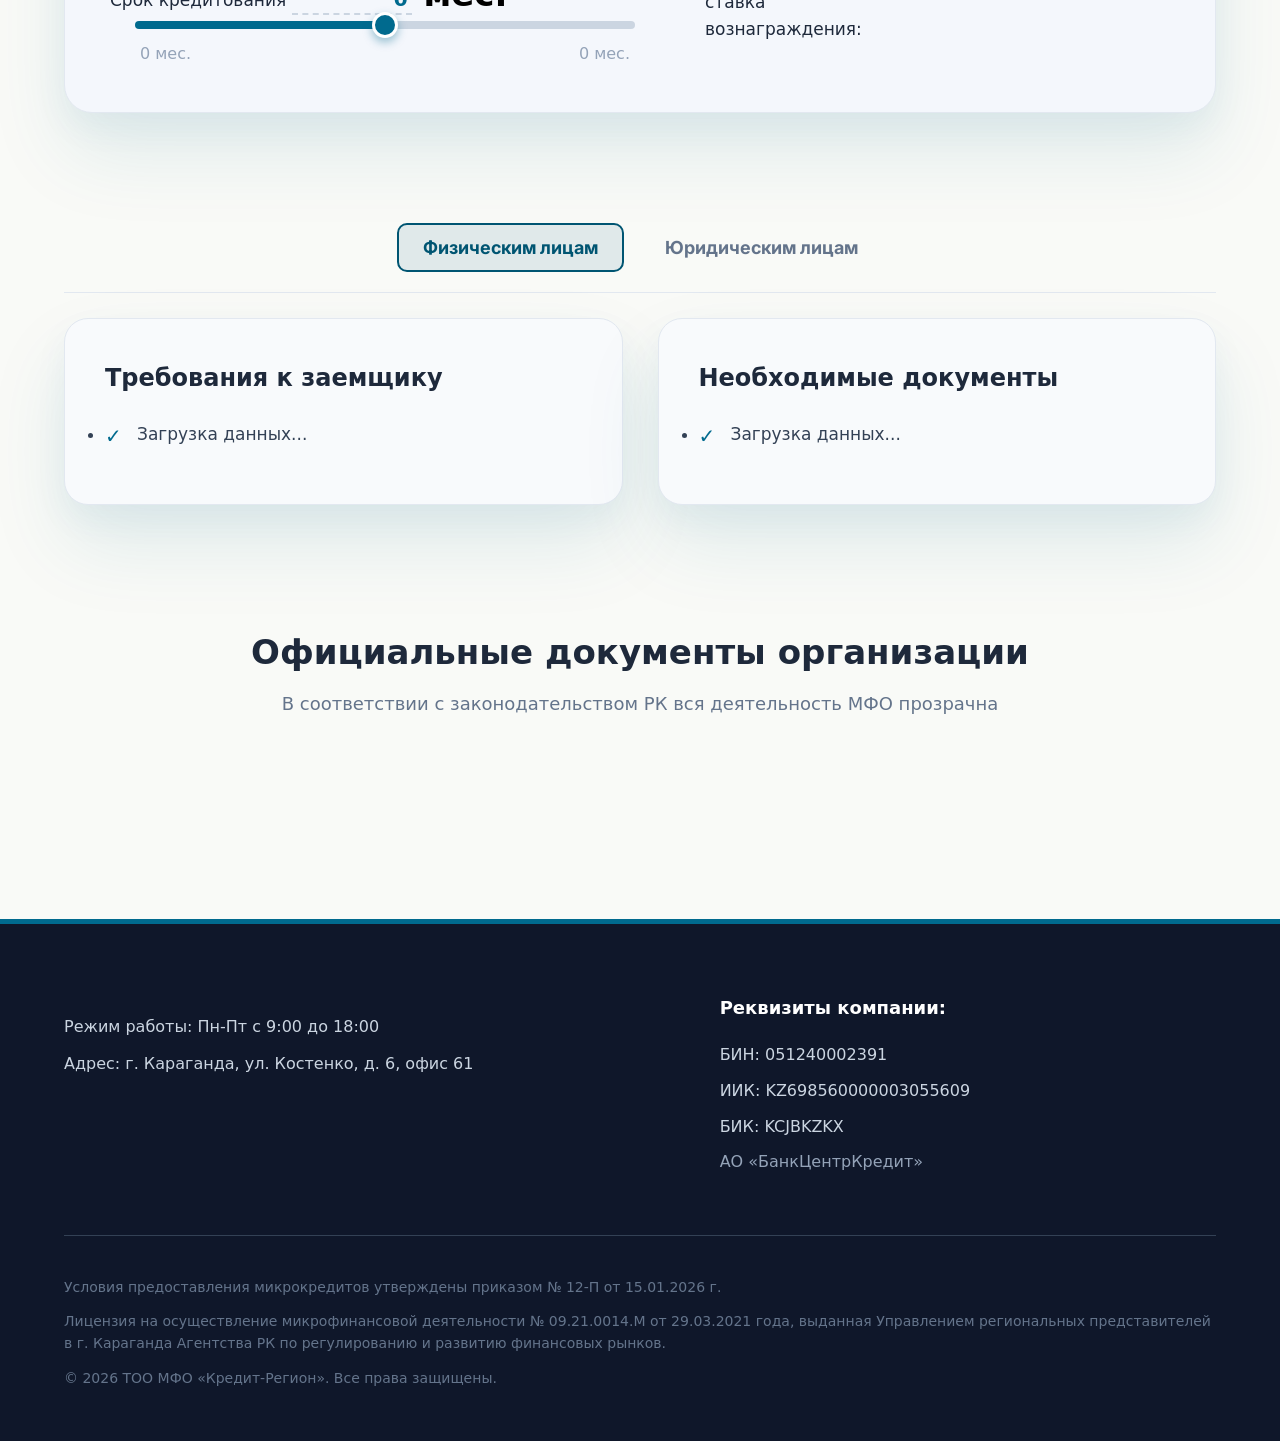
==== commit 86bf754f: "Add files via upload" ====
--- a/index.html
+++ b/index.html
@@ -5,6 +5,7 @@
     <meta name="viewport" content="width=device-width, initial-scale=1.0">
     <title>МФО Кредит-Регион — Микрокредиты в Караганде</title>
     <link rel="stylesheet" href="style.css">
+    <link href="https://fonts.googleapis.com/css2?family=Inter:wght@400;500;600&display=swap" rel="stylesheet">
     <script src="https://cdn.jsdelivr.net/npm/@supabase/supabase-js@2" defer></script>
     <script src="https://cdn.jsdelivr.net/npm/@emailjs/browser@4/dist/email.min.js"></script>
     <script src="app.js" defer></script>
@@ -206,12 +207,80 @@
     gap: 15px;          
     margin-bottom: 25px;
 }
+
+.info-row {
+    display: flex;
+    align-items: center;
+    gap: 5px; 
+}
+
+.calc-label-rate, .monthly-payment-max {
+    font-weight: bold;
+}
+
+.percent{
+    font-weight: bold;
+}
+
+
+
+
+
+
+.result-info-rows {
+    width: 300px;
+    display: flex;
+    flex-direction: column;
+}
+
+.info-row {
+    display: flex;
+    justify-content: space-between;
+    align-items: center;
+    margin-bottom: 8px;
+}
+
+.label {
+    flex: 1;
+}
+
+.value {
+    font-weight: bold;
+    text-align: right; 
+    flex: 0 0 130px;
+    min-width: 130px; 
+}
+
+
+.info-row span {
+    font-weight: 500;
+}
+
+
+
+        .logo {
+    display: flex;
+    align-items: center;
+    text-decoration: none;
+    gap: 15px;
+}
+
+.slogan {
+    font-size: 13px;
+    color: #555;
+    font-weight: 400;
+    line-height: 1.2;
+    border-left: 1px solid #d1d1d1;
+    padding-left: 15px;
+    white-space: nowrap;
+}
 </style>
 <body>
     <header class="header">
         <div class="container header-wrap">
             <a href="index.html" class="logo">
                 <img src="https://avirgehlkrsgrkzicobc.supabase.co/storage/v1/object/public/img/logo%20(2).png" alt="Кредит-Регион" class="logo-img">
+                <span class="slogan">Дорогу осилит<br> идущий с нами</span>
             </a>
             <div class="header-nav-block">
                 <ul class="nav-links">
@@ -348,15 +417,17 @@
                             </div>
                         </div>
                     </div>
-
                     <div class="result-info-rows">
                         <button class="btn-apply" id="open-modal-btn">Оставить заявку</button>
+
                         <div class="info-row">
-                            <span></span>
-                            <span class="green-text"></span>
-                        </div>
+                            <span class="label">ГЭСВ:</span>
+                            <span class="value" id="calc-label-rate"></span>
+                        </div>
+
                         <div class="info-row">
-                            <span id="calc-label-rate">ГЭСВ от 22%</span>
+                            <span class="label">ставка вознаграждения:</span>
+                            <span class="value" id="rate"></span>
                         </div>
                     </div>
                 </div>
--- a/style.css
+++ b/style.css
@@ -8,6 +8,7 @@
 
 body, input, button, textarea, select {
     font-family: 'Inter', sans-serif;
+    font-weight: 500;
 }
 
 :root {
@@ -42,20 +43,47 @@
 .header {
     background: #fff;
     border-bottom: 1px solid rgba(0, 0, 0, 0.05);
-    height: 120px; /* Фиксируем общую высоту шапки, чтобы было пространство сверху */
+    height: 120px;
     position: sticky;
     top: 0;
     z-index: 100;
     box-shadow: 0 10px 30px rgba(0, 85, 114, 0.15);
 }
 
+
+.logo {
+    display: flex;
+    align-items: center;
+    text-decoration: none;
+    gap: 15px; 
+}
+
+.slogan {
+    font-size: 13px;
+    color: #555;
+    font-weight: 400;
+    line-height: 1.2;
+    border-left: 1px solid #d1d1d1;
+    padding-left: 15px;
+    white-space: nowrap; 
+}
+
+@media (max-width: 768px) {
+    .slogan {
+        font-size: 12px;
+        padding-left: 8px; 
+        border-left: none;    
+    }
+
+}
+
 .header-wrap {
     display: flex;
     justify-content: space-between;
-    align-items: flex-end; /* Выравнивает все внутренние блоки по нижнему краю */
+    align-items: flex-end;
     width: 100%;
-    height: 100%; /* Растягиваем контейнер на всю высоту шапки */
-    padding-bottom: 8px; /* Аккуратный отступ от самого нижнего края для красоты */
+    height: 100%;
+    padding-bottom: 8px;
 }
 
 
@@ -104,7 +132,7 @@
     height: 3px;
     background-color: #005572;
     border-radius: 2px;
-    transition: width 0.25s ease; /* Плавное появление линии */
+    transition: width 0.25s ease;
 }
 
 .nav-links a:hover,
@@ -141,7 +169,7 @@
  .lang-switcher {
     display: flex;
     gap: 6px;
-    background: #005572; /* Темно-синий фон всей плашки */
+    background: #005572;
     padding: 5px;
     border-radius: 10px;
     border: 1px solid rgba(255, 255, 255, 0.1);
@@ -150,11 +178,11 @@
 
 .lang-btn {
     background: none;
-    border: 1px solid transparent; /* Заготовка под границу активной кнопки */
+    border: 1px solid transparent;
     padding: 8px 16px;
     font-size: 14px;
     font-weight: 700;
-    color: rgba(255, 255, 255, 0.7); /* Цвет неактивного текста (слегка прозрачный белый) */
+    color: rgba(255, 255, 255, 0.7);
     cursor: pointer;
     border-radius: 7px;
     text-decoration: none;
@@ -167,9 +195,9 @@
 
 
 .lang-btn.active {
-    background: rgba(255, 255, 255, 0.15) !important; /* Полупрозрачный белый внутри синей плашки */
-    border-color: #005572 !important; /* Граница */
-    color: #ffffff !important; /* Белый текст */
+    background: rgba(255, 255, 255, 0.15) !important;
+    border-color: #005572 !important; 
+    color: #ffffff !important;
 }
 
 
@@ -177,20 +205,6 @@
 .calc-section {
     padding: 60px 0;
 }
-
-/* .calc-container {
-    background: var(--light-bg); 
-    gap: 30px; 
-    align-items: stretch;
-    width: 100%;
-    border-radius: 28px;
-    padding: 45px;
-    display: flex;
-    gap: 45px;
-    align-items: center;
-    border: 1px solid #e2e8f0; 
-    box-shadow: 0 40px 80px rgba(0, 106, 142, 0.1), 0 15px 35px rgba(0, 106, 142, 0.05);
-} */
 
 .calc-container {
     background: var(--light-bg); 
@@ -199,7 +213,7 @@
     padding: 45px;
     display: flex;
     gap: 45px;
-    align-items: stretch; /* Растягивает обе части по высоте */
+    align-items: stretch;
     border: 1px solid #e2e8f0; 
     box-shadow: 0 40px 80px rgba(0, 106, 142, 0.1), 0 15px 35px rgba(0, 106, 142, 0.05);
     box-sizing: border-box;
@@ -234,7 +248,7 @@
     margin: 0;
 }
 
-/* Прячем стрелочки в Firefox */
+
 .calc-num-input {
     -moz-appearance: textfield;
 }
@@ -249,20 +263,13 @@
     box-sizing: border-box;
 }
 
-/* .calc-inputs {
-    flex: 1; 
+
+
+.input-group {
     display: flex;
     flex-direction: column;
-    gap: 30px;
-    box-sizing: border-box;
-} */
-
-.input-group {
-    display: flex;
-    flex-direction: column;
-}
-
-/* Белые блоки для ползунков с выраженной рамкой и глубокой тенью */
+}
+
 .input-inner-box {
     background: #ffffff;
     border-radius: 20px;
@@ -270,7 +277,7 @@
     display: flex;
     justify-content: space-between;
     align-items: center;
-    margin-bottom: -12px; /* Элегантное наложение слайдера на рамку */
+    margin-bottom: -12px;
     position: relative;
     z-index: 2;
     border: 1px solid var(--border-color);
@@ -291,7 +298,7 @@
 
 .currency strong {
     font-size: 38px;
-    color: var(--primary-color); /* Акцентный озерно-синий цвет для выбранных значений */
+    color: var(--primary-color);
     font-weight: 800;
 }
 
@@ -404,10 +411,10 @@
     white-space: nowrap; 
     overflow: hidden;
     text-overflow: ellipsis;
-    margin: 15px 0; /* Фиксированные отступы вокруг цены */
+    margin: 15px 0;
     letter-spacing: -1px;
     width: 100%;
-    line-height: 1.2; /* Фиксированная высота строки */
+    line-height: 1.2;
 }
 
 
@@ -506,7 +513,6 @@
     font-size: 20px;
 }
 
-/* СЕКЦИЯ ДОКУМЕНТОВ */
 .docs-section {
     padding: 70px 0;
 }
@@ -571,7 +577,6 @@
     color: var(--text-muted);
 }
 
-/* СТРАНИЦА КОНТАКТОВ (CONTACTS.HTML) */
 .contacts-page {
     max-width: 1200px;
     margin: 80px auto;
@@ -649,7 +654,6 @@
     font-size: 1.8rem;
 }
 
-/* Брендовые цвета соцсетей */
 .social-link.whatsapp { background-color: #25d366; }
 .social-link.instagram { background-color: #e1306c; }
 .social-link.telegram { background-color: #0088cc; }
@@ -661,7 +665,7 @@
     height: 500px;
 }
 
-/* СТИЛЬНЫЙ ПОДВАЛ (FOOTER) */
+
 .footer {
     background: var(--dark-bg);
     color: #94a3b8;
@@ -677,12 +681,6 @@
     font-size: 28px;
 }
 
-.logo-img-footer {
-    height: 45px;
-    width: auto;
-    display: block;
-    object-fit: contain;
-}
 
 .footer-grid {
     display: grid;
@@ -722,13 +720,6 @@
     .map-box { height: 400px; }
 }
 
-
-
-
-
-
-
-/* ПОЛНАЯ ШИРИНА И ВЫРАВНИВАНИЕ ПО ЦЕНТРУ */
 .features-section {
     padding: 60px 0;
     display: flex;
@@ -743,35 +734,29 @@
     width: 100%;
 }
 
-/* Общий контейнер-карточка */
 .feature-image-box {
-    position: relative; /* Чтобы позиционировать текст поверх картинки */
+    position: relative;
     width: 100%;
     max-width: 1000px;
     height: 480px;
-    background: var(--primary-color); /* Бирюзовый фон, в который уходит картинка */
+    background: var(--primary-color);
     border-radius: 24px;
     overflow: hidden;
     box-shadow: 0 12px 30px rgba(0, 106, 142, 0.12);
     
-    /* Анимация появления */
     opacity: 0;
     transition: transform 0.8s cubic-bezier(0.25, 1, 0.5, 1), opacity 0.8s ease;
 }
 
-/* Эффект плавного исчезновения картинки к низу */
 .feature-image-box img.fade-bottom {
     width: 100%;
     height: 100%;
     object-fit: cover;
     display: block;
-    
-    /* Магия градиентного скрытия: сверху 100% видимости, к низу (начиная с 40%) уходит в ноль */
     -webkit-mask-image: linear-gradient(to bottom, rgba(0,0,0,1) 0%, rgba(0,0,0,1) 40%, rgba(0,0,0,0) 100%);
     mask-image: linear-gradient(to bottom, rgba(0,0,0,1) 0%, rgba(0,0,0,1) 40%, rgba(0,0,0,0) 100%);
 }
 
-/* Контейнер для текста внутри карточки */
 .feature-text-inside {
     position: absolute;
     bottom: 0;
@@ -779,7 +764,7 @@
     width: 100%;
     padding: 40px;
     box-sizing: border-box;
-    color: #ffffff; /* Белый текст шикарно смотрится на бирюзовом фоне */
+    color: #ffffff;
     z-index: 2;
 }
 
@@ -793,10 +778,10 @@
     font-size: 16px;
     line-height: 1.5;
     opacity: 0.9;
-    max-width: 800px; /* Чтобы текст не растягивался колбасой на всю ширину */
-}
-
-/* НАСТРОЙКИ АНИМАЦИИ */
+    max-width: 800px;
+}
+
+
 .feature-row.left .feature-image-box { transform: translateX(-80px); }
 .feature-row.right .feature-image-box { transform: translateX(80px); }
 
@@ -857,7 +842,6 @@
     box-shadow: 0 15px 35px rgba(0, 0, 0, 0.12);
 }
 
-/* Контент внутри карточек */
 .card-content {
     position: relative;
     z-index: 2;
@@ -883,7 +867,7 @@
     margin-top: 10px;
 }
 
-/* Белые скругленные кнопки */
+
 .card-btn {
     display: inline-block;
     background: #ffffff;
@@ -914,7 +898,6 @@
 
 
 
-/* ЦВЕТОВЫЕ ГРАДИЕНТЫ  */
 
 .card-main-blue {
     background: linear-gradient(180deg, #006A8E 0%, #005572 100%);
@@ -1070,8 +1053,8 @@
     }
 
     .logo-img {
-        max-height: 60px !important; 
-        width: auto !important;
+        max-width: 90px;
+        height: auto;
     }
 
 
@@ -1123,7 +1106,7 @@
 }
 
 
-/* Адаптив для блока услуг */
+
 @media (max-width: 768px) {
     .services-grid {
         display: flex !important;
@@ -1132,7 +1115,7 @@
         padding: 0 10px !important;
     }
 
-    .card-vertical-red, 
+    .card-small-green, 
     .card-small-orange {
         display: none !important;
     }
@@ -1264,4 +1247,42 @@
     .calc-result {
         margin-top: 5px !important;
     }
+
+
+
+    .result-info-rows {
+        width: 100% !important;
+        display: flex !important;
+        flex-direction: column !important;
+    }
+
+    .info-row {
+        display: flex !important;
+        justify-content: space-between !important;
+        align-items: center !important;
+        width: 100% !important;
+        margin-bottom: 8px !important;
+    }
+
+    .label {
+        flex: 1 !important;
+    }
+
+    .value {
+        text-align: right !important;
+        min-width: 120px !important; 
+    }
+
+
+    .payment-range-box {
+        align-items: center !important;
+    }
+
+
+    .btn-apply {
+        display: block !important;
+        margin-left: auto !important;
+        margin-right: auto !important;
+        width: 100% !important; 
+    }
 }
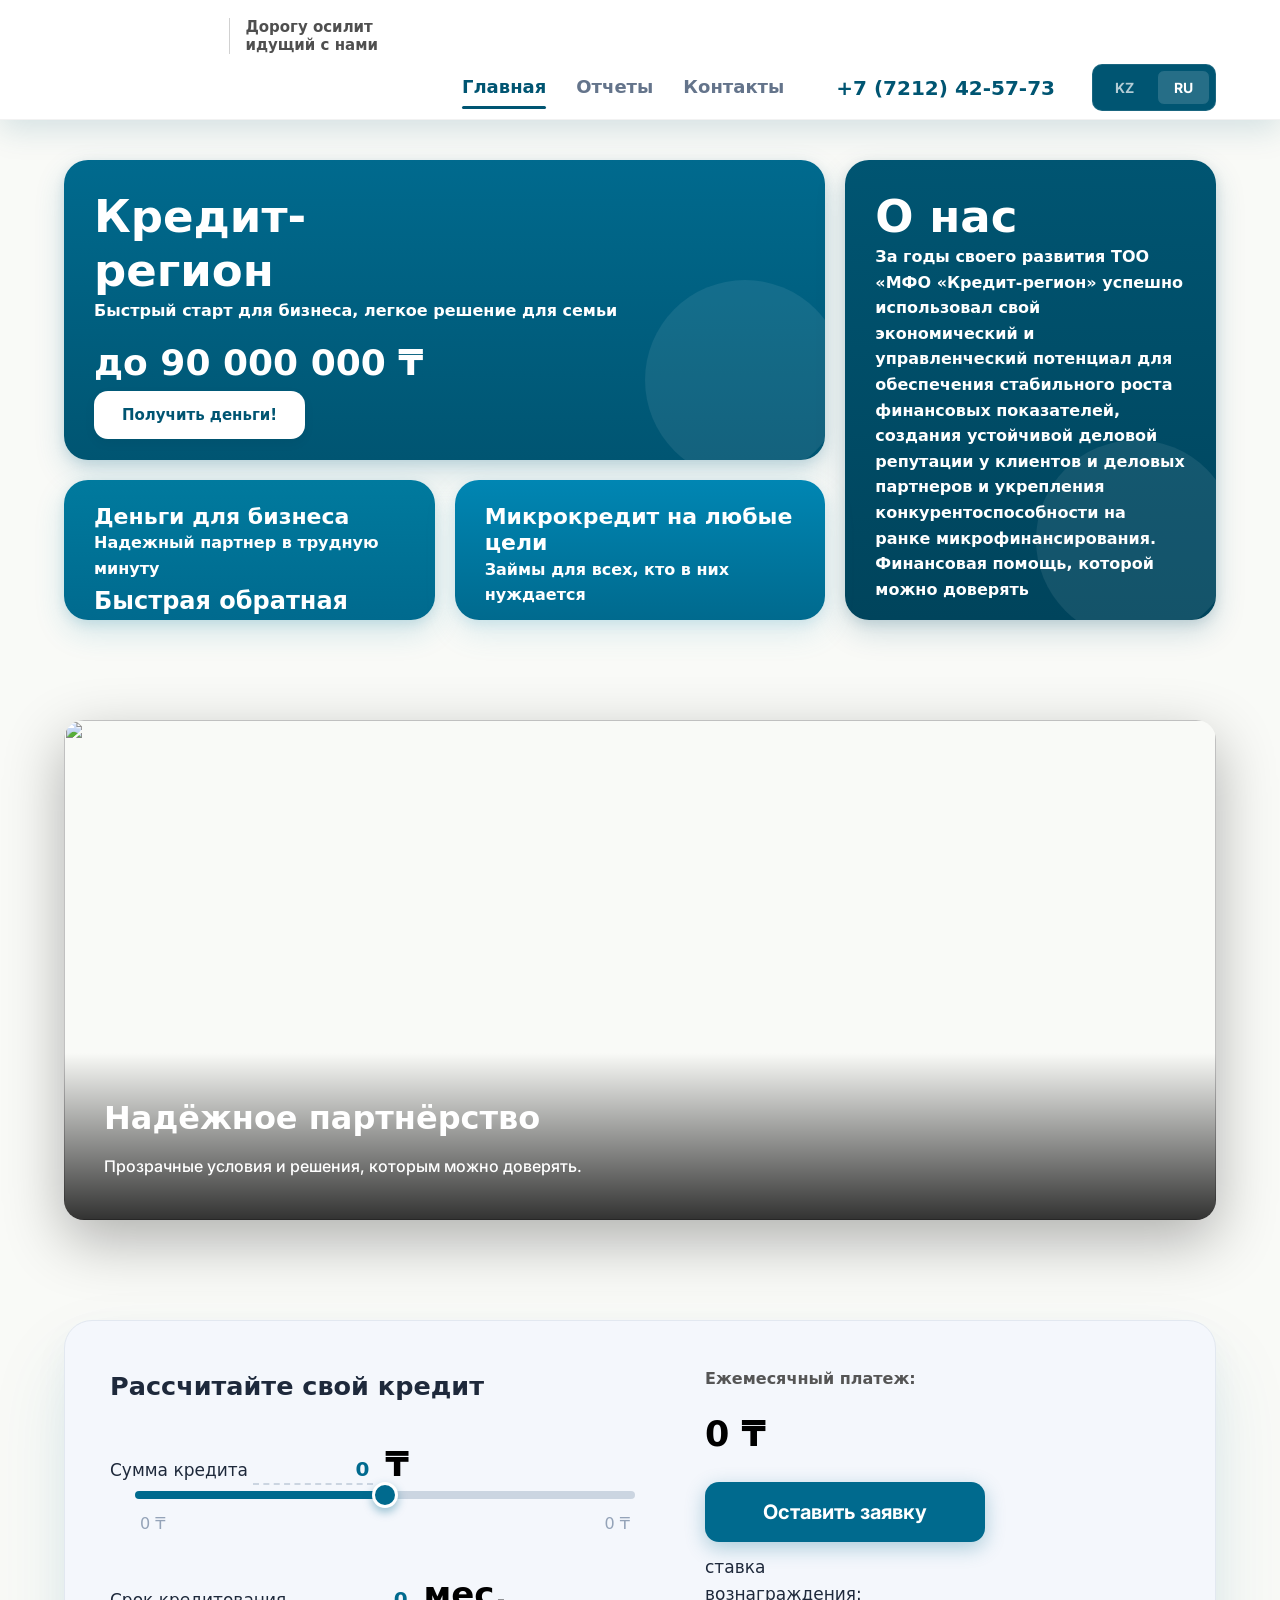
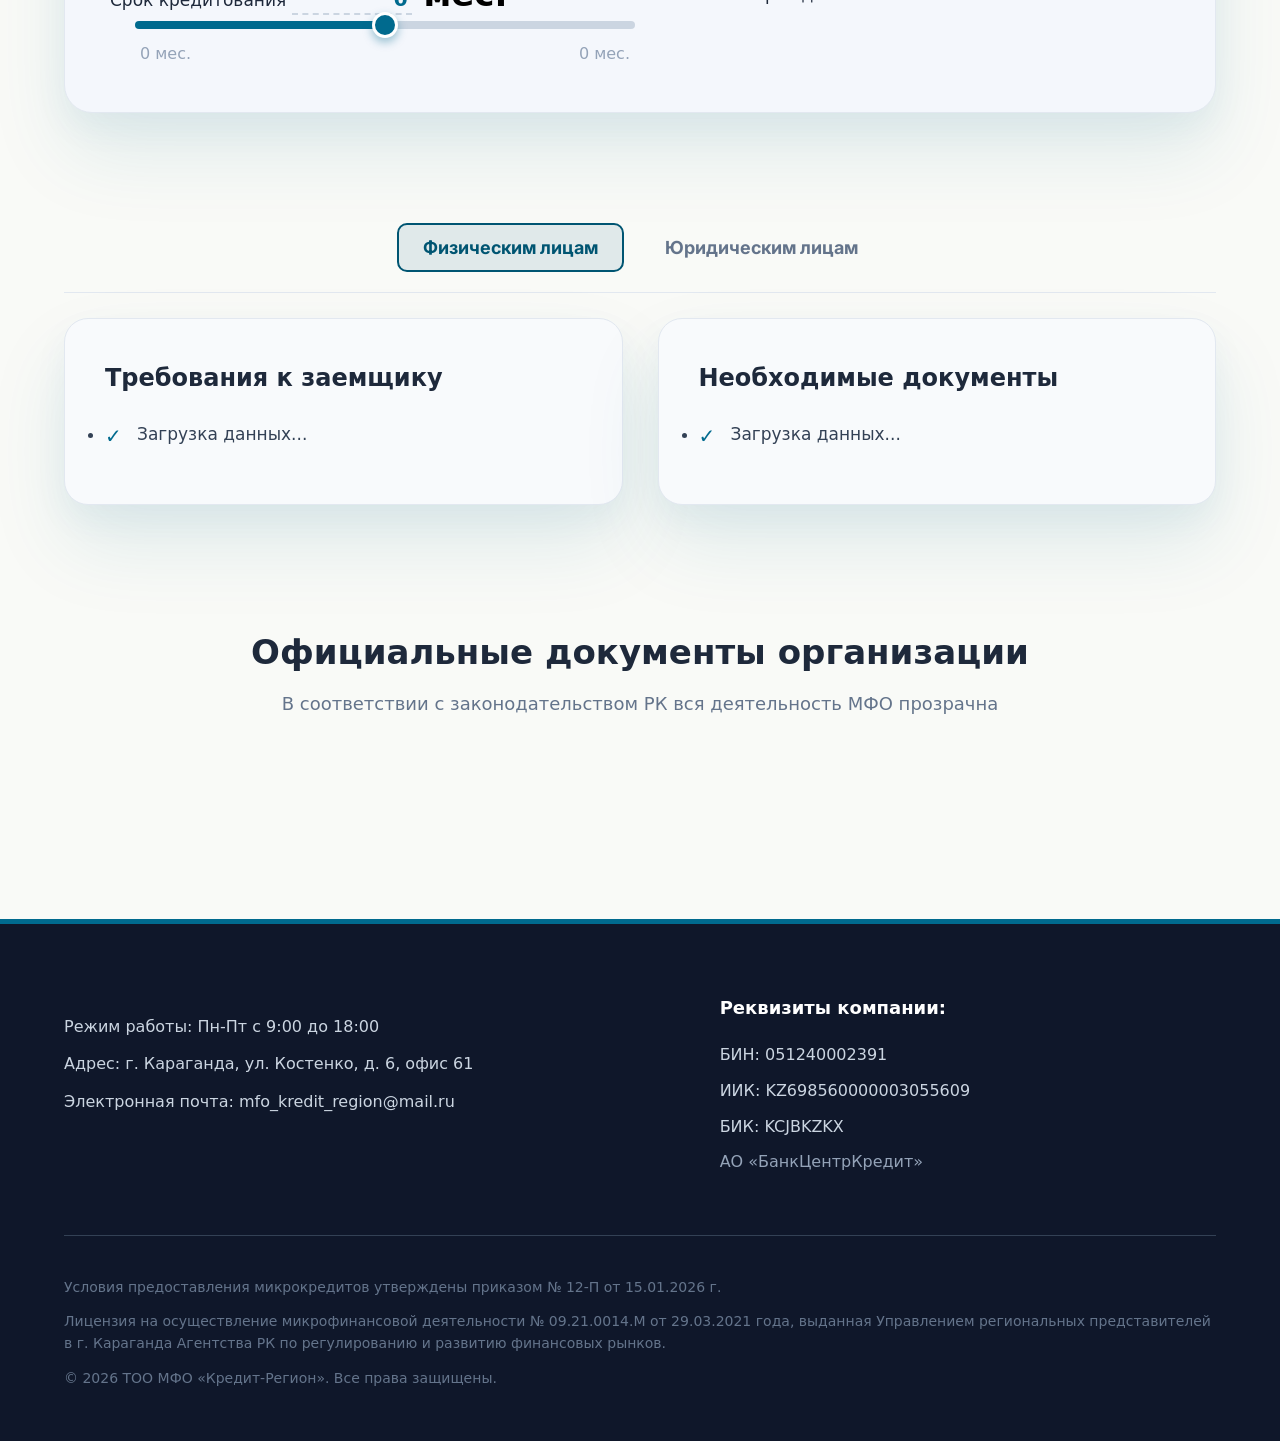
==== commit 7091931c: "Add files via upload" ====
--- a/index.html
+++ b/index.html
@@ -243,32 +243,26 @@
 .label {
     flex: 1;
 }
-
 .value {
     font-weight: bold;
     text-align: right; 
     flex: 0 0 130px;
     min-width: 130px; 
 }
-
-
 .info-row span {
     font-weight: 500;
 }
-
-
-
-        .logo {
+.logo {
     display: flex;
     align-items: center;
     text-decoration: none;
     gap: 15px;
 }
 
-.slogan {
-    font-size: 13px;
-    color: #555;
-    font-weight: 400;
+    .slogan {
+    font-size: 15px;
+    color: #4F4F4F;
+    font-weight: bold;
     line-height: 1.2;
     border-left: 1px solid #d1d1d1;
     padding-left: 15px;
@@ -319,7 +313,7 @@
                     <div class="card-content">
                         <div>
                             <h2 class="card-title" id="hero-about-title">О нас</h2>
-                            <p class="card-slogan" id="hero-about-desc">За годы своего развития ТОО «МФО «Кредит-регион» успешно использовал свой economic и управленческий потенциал для обеспечения стабильного роста финансовых показателей, создания устойчивой деловой репутации у клиентов и деловых партнеров и укрепления конкурентоспособности на ранке микрофинансирования.</p>
+                            <p class="card-slogan" id="hero-about-desc">За годы своего развития ТОО «МФО «Кредит-регион» успешно использовал свой экономический и управленческий потенциал для обеспечения стабильного роста финансовых показателей, создания устойчивой деловой репутации у клиентов и деловых партнеров и укрепления конкурентоспособности на ранке микрофинансирования.</p>
                         </div>
                         <p class="card-slogan" id="hero-about-slogan">Финансовая помощь, которой можно доверять</p>
                     </div>
@@ -408,7 +402,7 @@
                 </div>
                 <div class="calc-result">
                     <div class="result-item" style="margin-bottom: 20px;">
-                        <h3 id="calc-label-result" style="font-size: 16px; color: #ccc; margin-bottom: 12px;">Ежемесячный платеж:</h3>
+                        <h3 id="calc-label-result" style="font-size: 16px; color: #555; margin-bottom: 12px;">Ежемесячный платеж:</h3>
                         
                         <div class="payment-range-box" style="display: flex; flex-direction: column; gap: 8px;">
   
@@ -421,11 +415,6 @@
                         <button class="btn-apply" id="open-modal-btn">Оставить заявку</button>
 
                         <div class="info-row">
-                            <span class="label">ГЭСВ:</span>
-                            <span class="value" id="calc-label-rate"></span>
-                        </div>
-
-                        <div class="info-row">
                             <span class="label">ставка вознаграждения:</span>
                             <span class="value" id="rate"></span>
                         </div>
@@ -474,6 +463,7 @@
                     </div>
                     <p id="mfo-hours">Режим работы: Пн-Пт с 9:00 до 18:00</p>
                     <p id="mfo-address">Адрес: г. Караганда, ул. Костенко, д. 6, офис 61</p>
+                    <p id="mfo-email">Электронная почта: mfo_kredit_region@mail.ru</p>
                 </div>
                 <div class="footer-requisites">
                     <h4 id="footer-req-title">Реквизиты компании:</h4>
--- a/style.css
+++ b/style.css
@@ -66,6 +66,7 @@
     border-left: 1px solid #d1d1d1;
     padding-left: 15px;
     white-space: nowrap; 
+
 }
 
 @media (max-width: 768px) {
@@ -1050,12 +1051,23 @@
         grid-row: 1 !important;
         margin: 0 !important;
         justify-self: start !important;
+        flex-direction: column;
+        align-items: flex-start; 
+        gap: 5px; 
+    }
+
+    .slogan {
+        border-left: none;
+        padding-left: 0;  
+        white-space: normal;
+        font-size: 11px;
     }
 
     .logo-img {
         max-width: 90px;
         height: auto;
     }
+
 
 
     .header-nav-block {
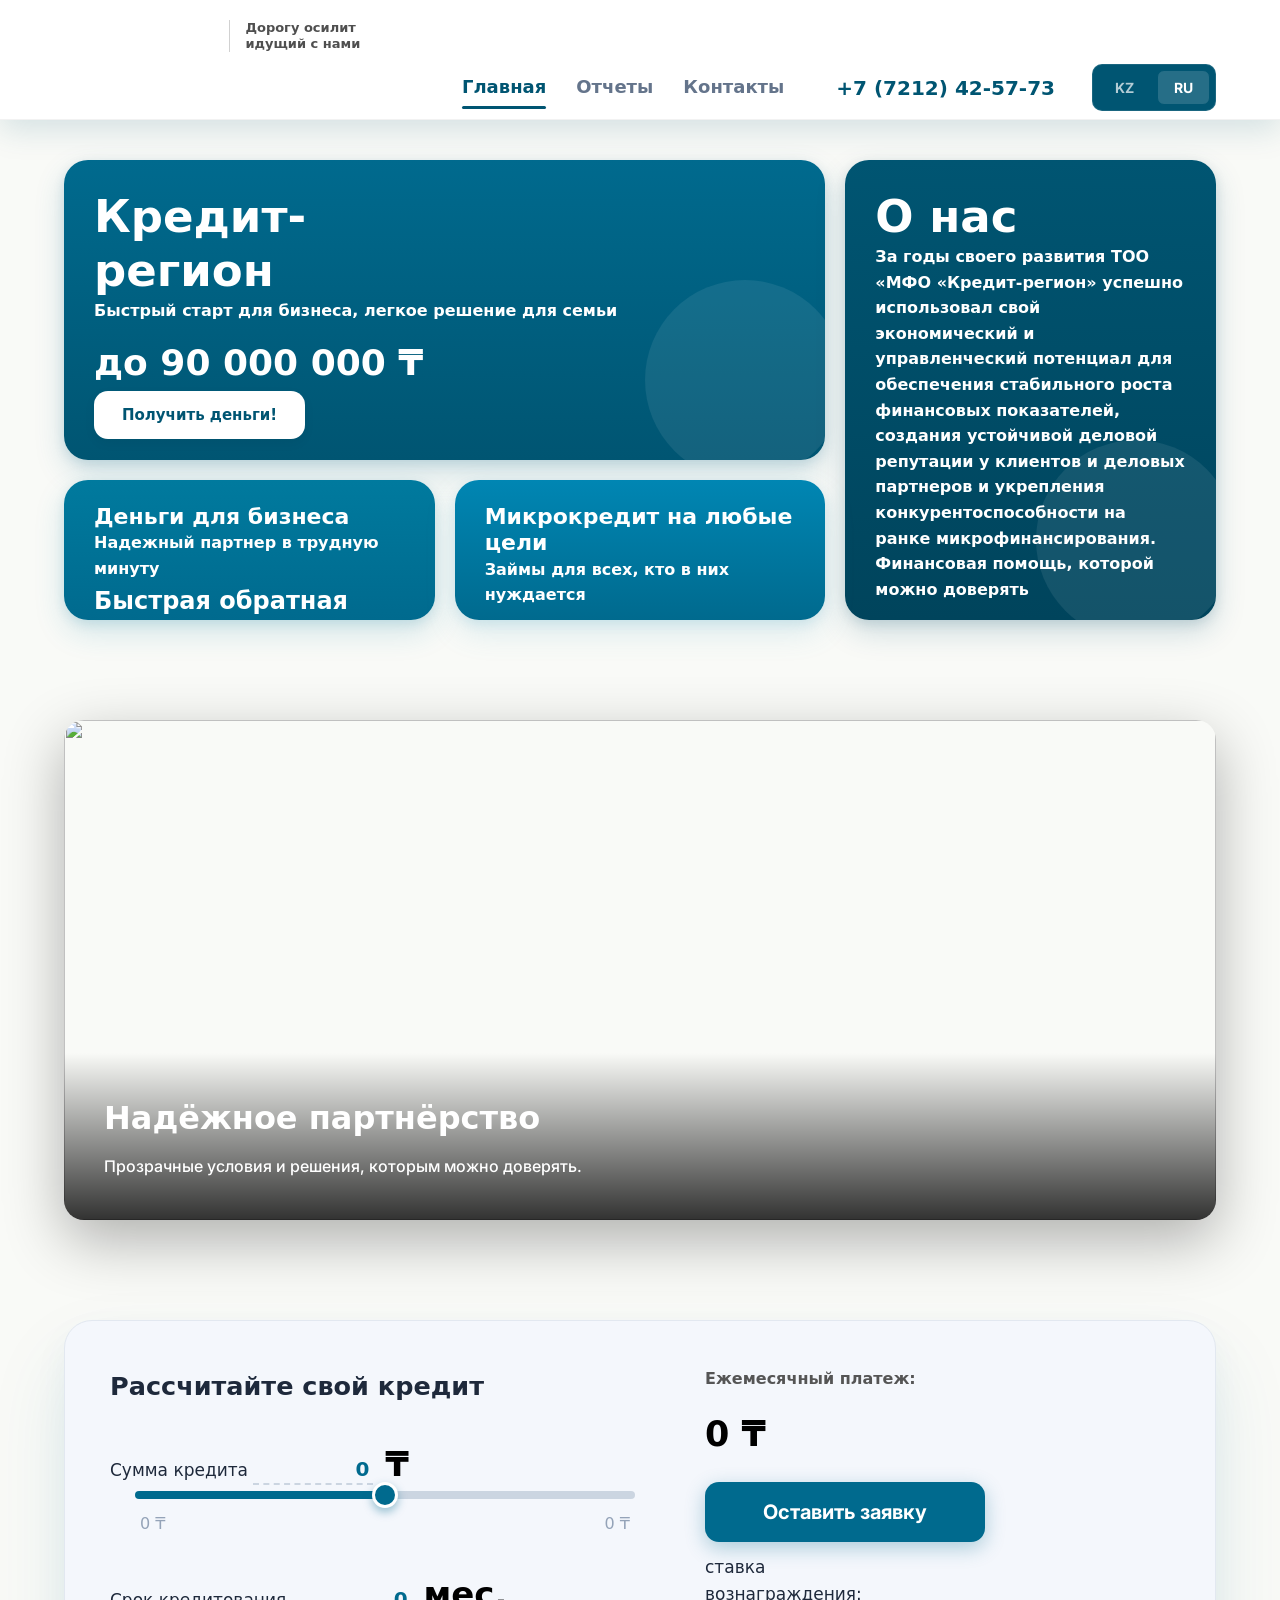
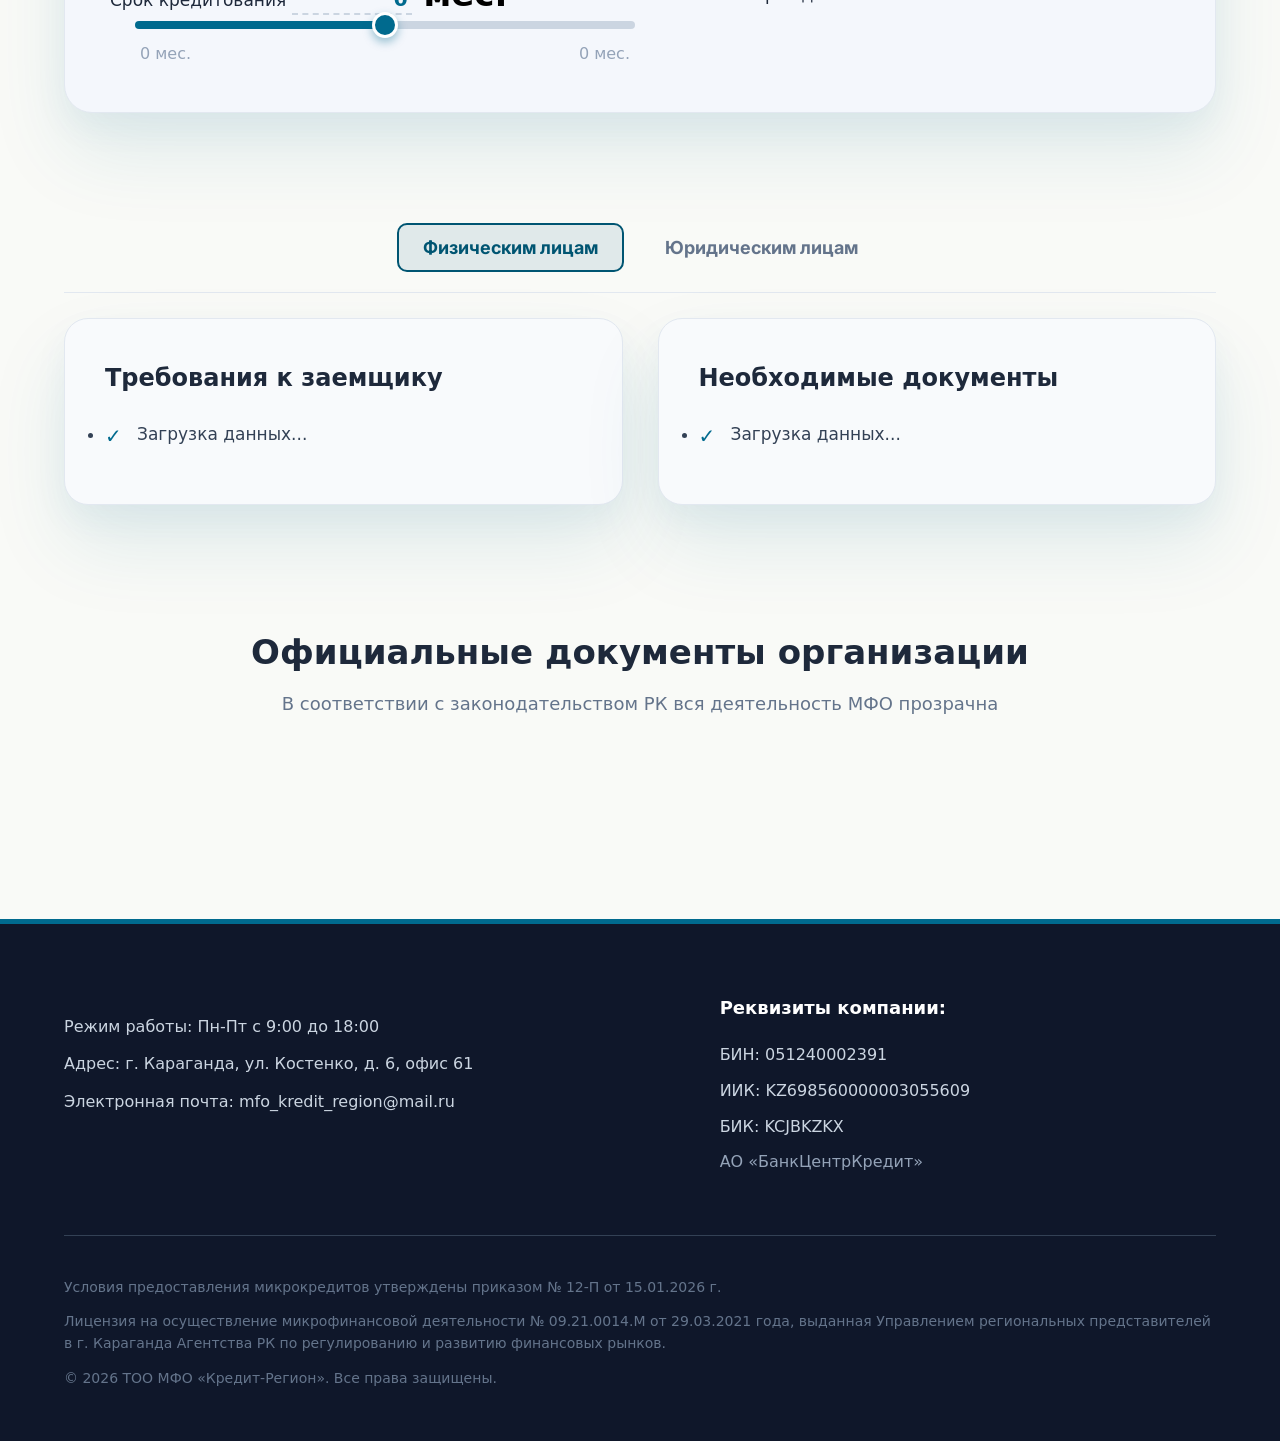
==== commit 31bf78a6: "Add files via upload" ====
--- a/index.html
+++ b/index.html
@@ -260,7 +260,7 @@
 }
 
     .slogan {
-    font-size: 15px;
+    font-size: 13px;
     color: #4F4F4F;
     font-weight: bold;
     line-height: 1.2;
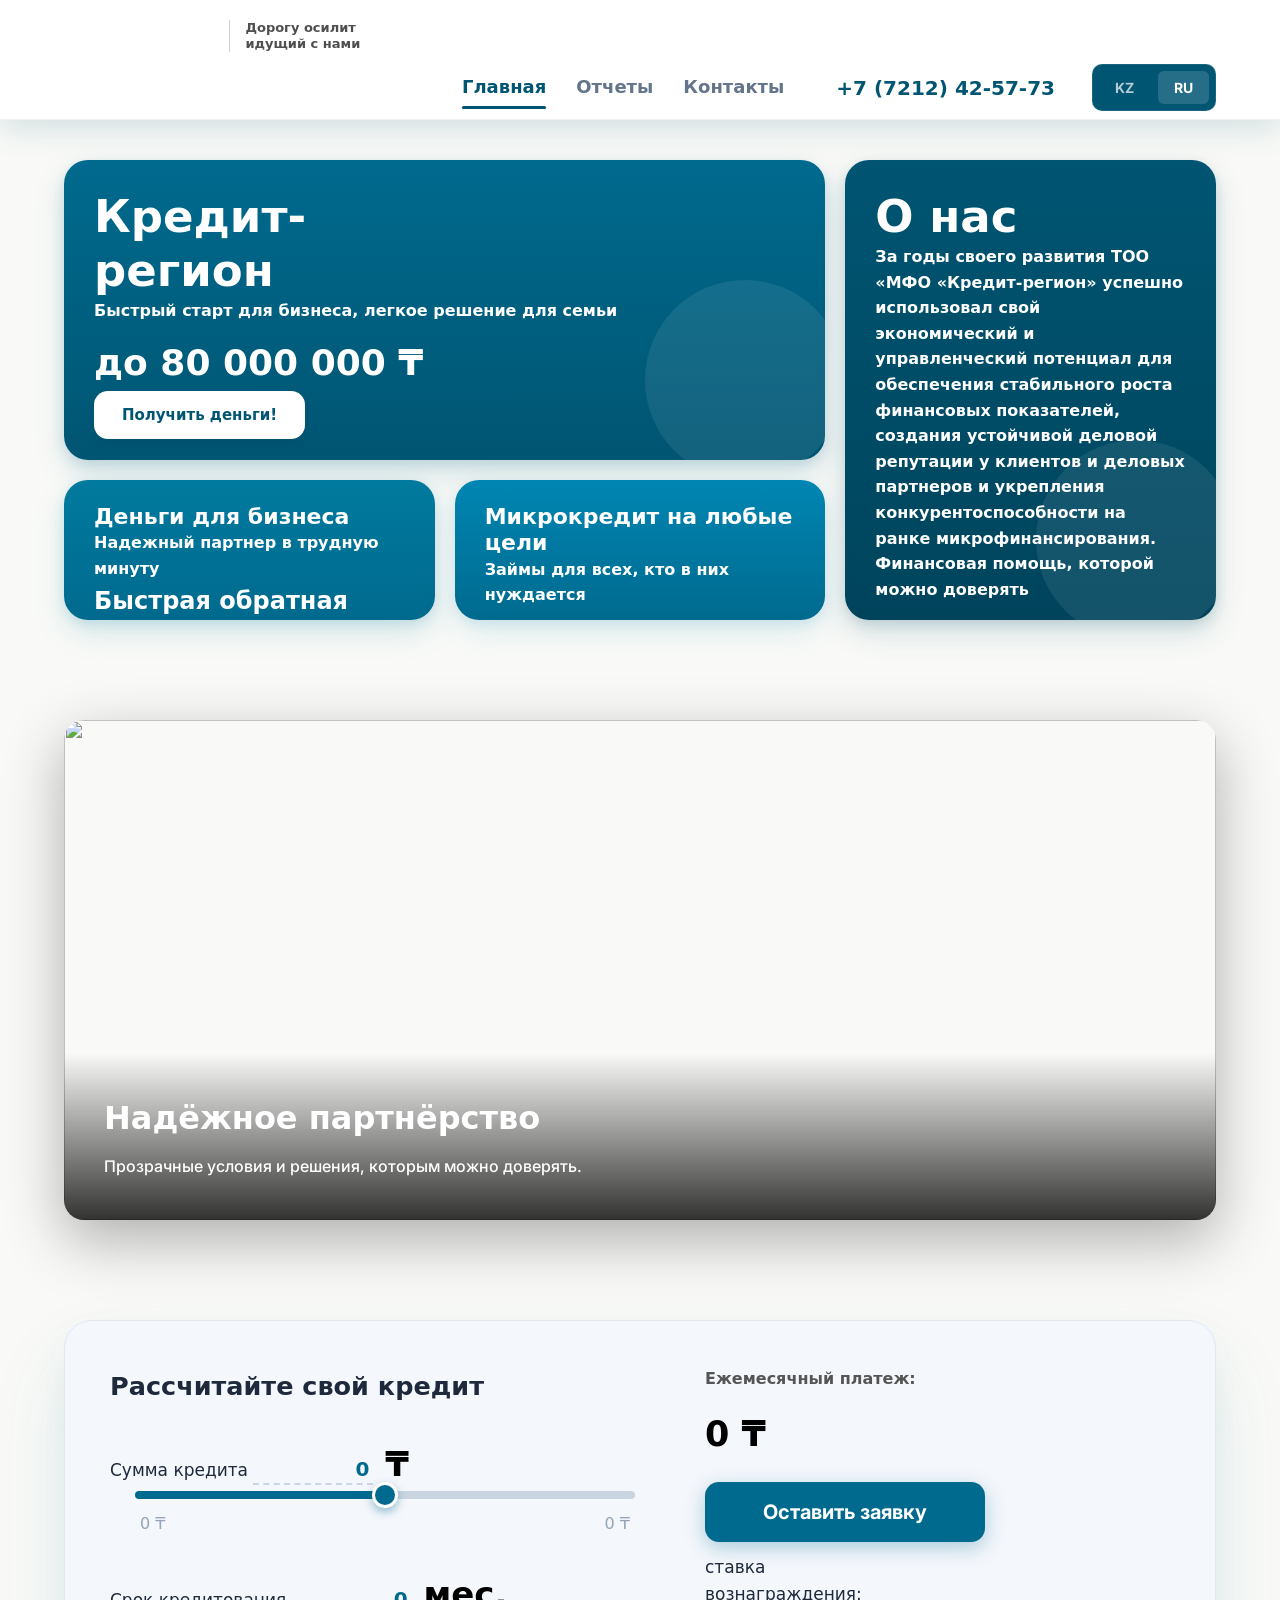
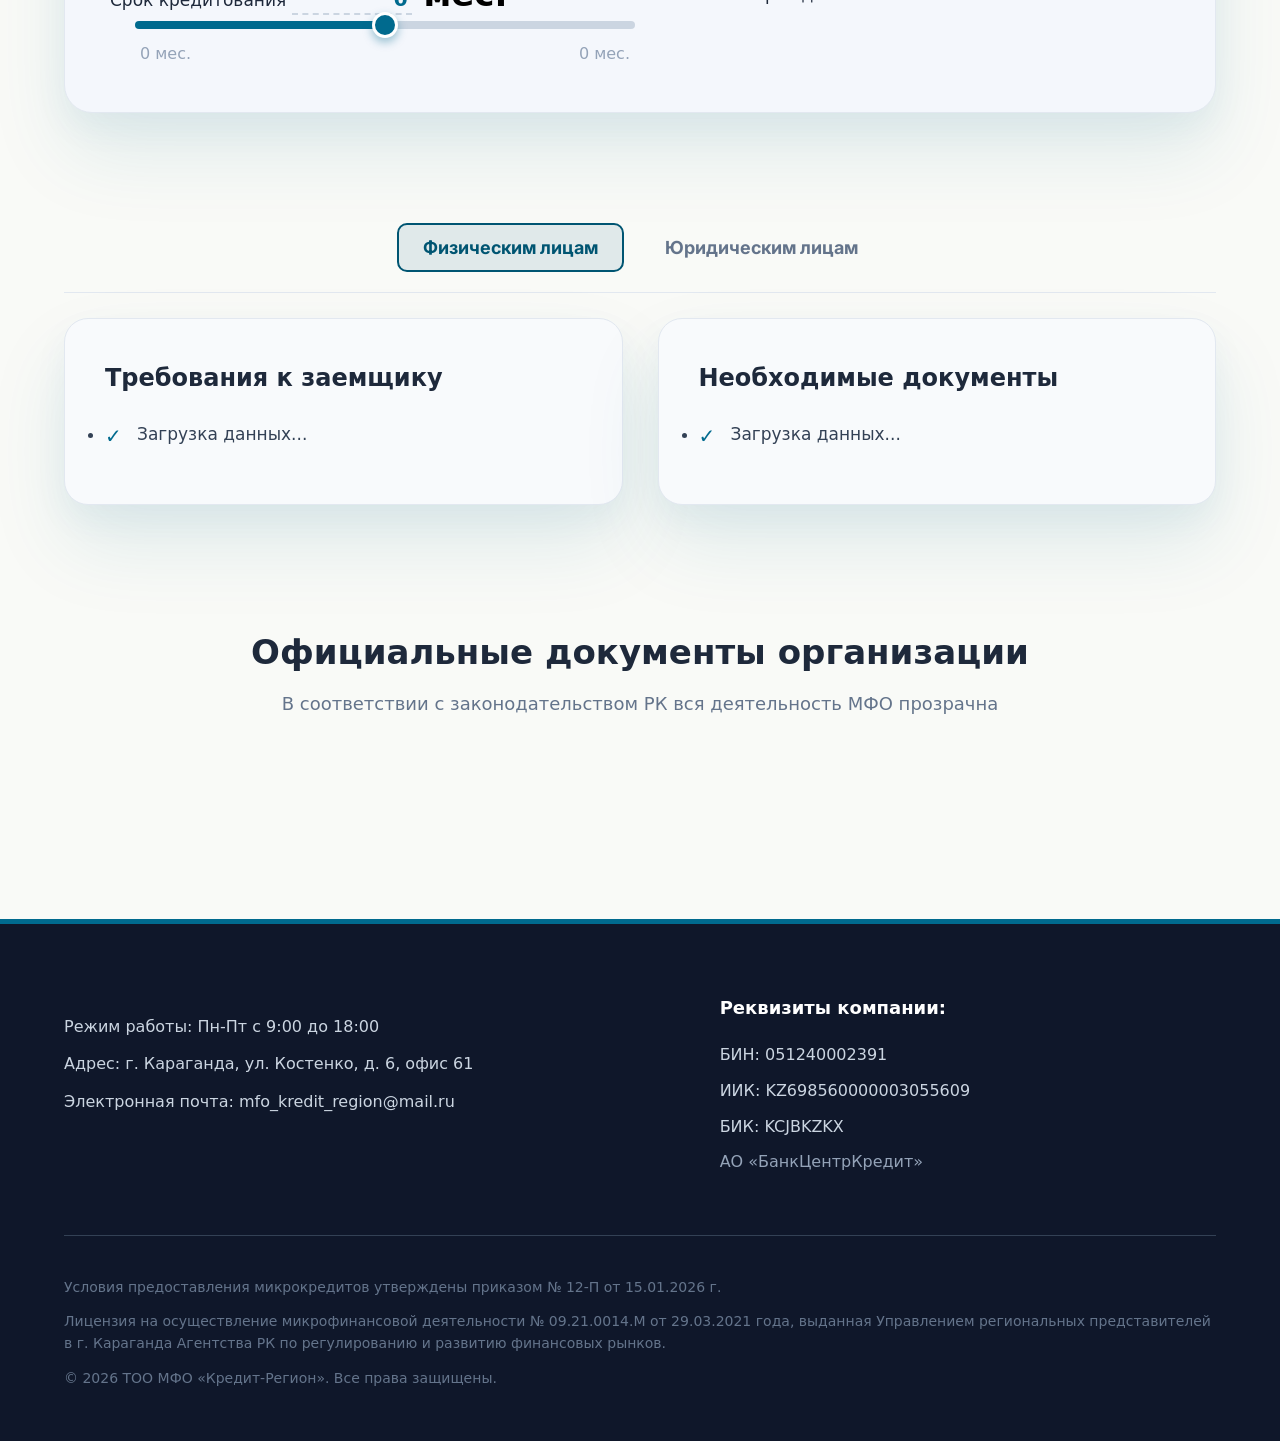
==== commit 4b213f5d: "Add files via upload" ====
--- a/index.html
+++ b/index.html
@@ -3,7 +3,19 @@
 <head>
     <meta charset="UTF-8">
     <meta name="viewport" content="width=device-width, initial-scale=1.0">
-    <title>МФО Кредит-Регион — Микрокредиты в Караганде</title>
+
+    <title>Микрокредиты в Караганде онлайн — быстрые займы на карту | Кредит-Регион</title>
+
+    <meta name="keywords" content="микрокредит Караганда, займ онлайн Казахстан, МФО Казахстан, кредит на карту, быстрый займ">
+
+    <meta name="robots" content="index, follow">
+
+    <meta name="description" content="Микрокредиты в Караганде онлайн. Подбор займов, быстрые заявки на микрокредит и консультация по финансовым услугам.">
+
+    <meta name="google-site-verification" content="ebPvz1mgIpw6DDT23ZcL-RC6szCKtjFQqIxa4XP3qbo" />
+
+    <link rel="canonical" href="https://credit-region.vercel.app/">
+
     <link rel="stylesheet" href="style.css">
     <link href="https://fonts.googleapis.com/css2?family=Inter:wght@400;500;600&display=swap" rel="stylesheet">
     <script src="https://cdn.jsdelivr.net/npm/@supabase/supabase-js@2" defer></script>
@@ -303,7 +315,7 @@
                             <h2 class="card-title" id="hero-main-title">Кредит-регион</h2>
                             <p class="card-slogan" id="hero-main-slogan">Быстрый старт для бизнеса, легкое решение для семьи</p>
                         </div>
-                        <p class="card-amount price" id="hero-main-amount">до 90 000 000 ₸</p>
+                        <p class="card-amount price" id="hero-main-amount">до 80 000 000 ₸</p>
                         <a href="#calculator" class="card-btn btn-blue-text" id="hero-main-btn">Получить деньги!</a>
                     </div>
                     <div class="card-bg-pattern"></div>
@@ -500,7 +512,12 @@
             <span class="close-modal-btn">&times;</span>
             <h2>Оформление заявки</h2>
             <p>Заполните данные для связи с вами:</p>
-            
+            <div class="consent-wrapper">
+                <label>
+                    <input type="checkbox" id="consent-checkbox">
+                    Я согласен на обработку персональных данных
+                </label>
+            </div>
             <div class="input-wrapper">
                 <input type="text" id="modal-name-input" placeholder="Ваше имя" autocomplete="off">
             </div>
